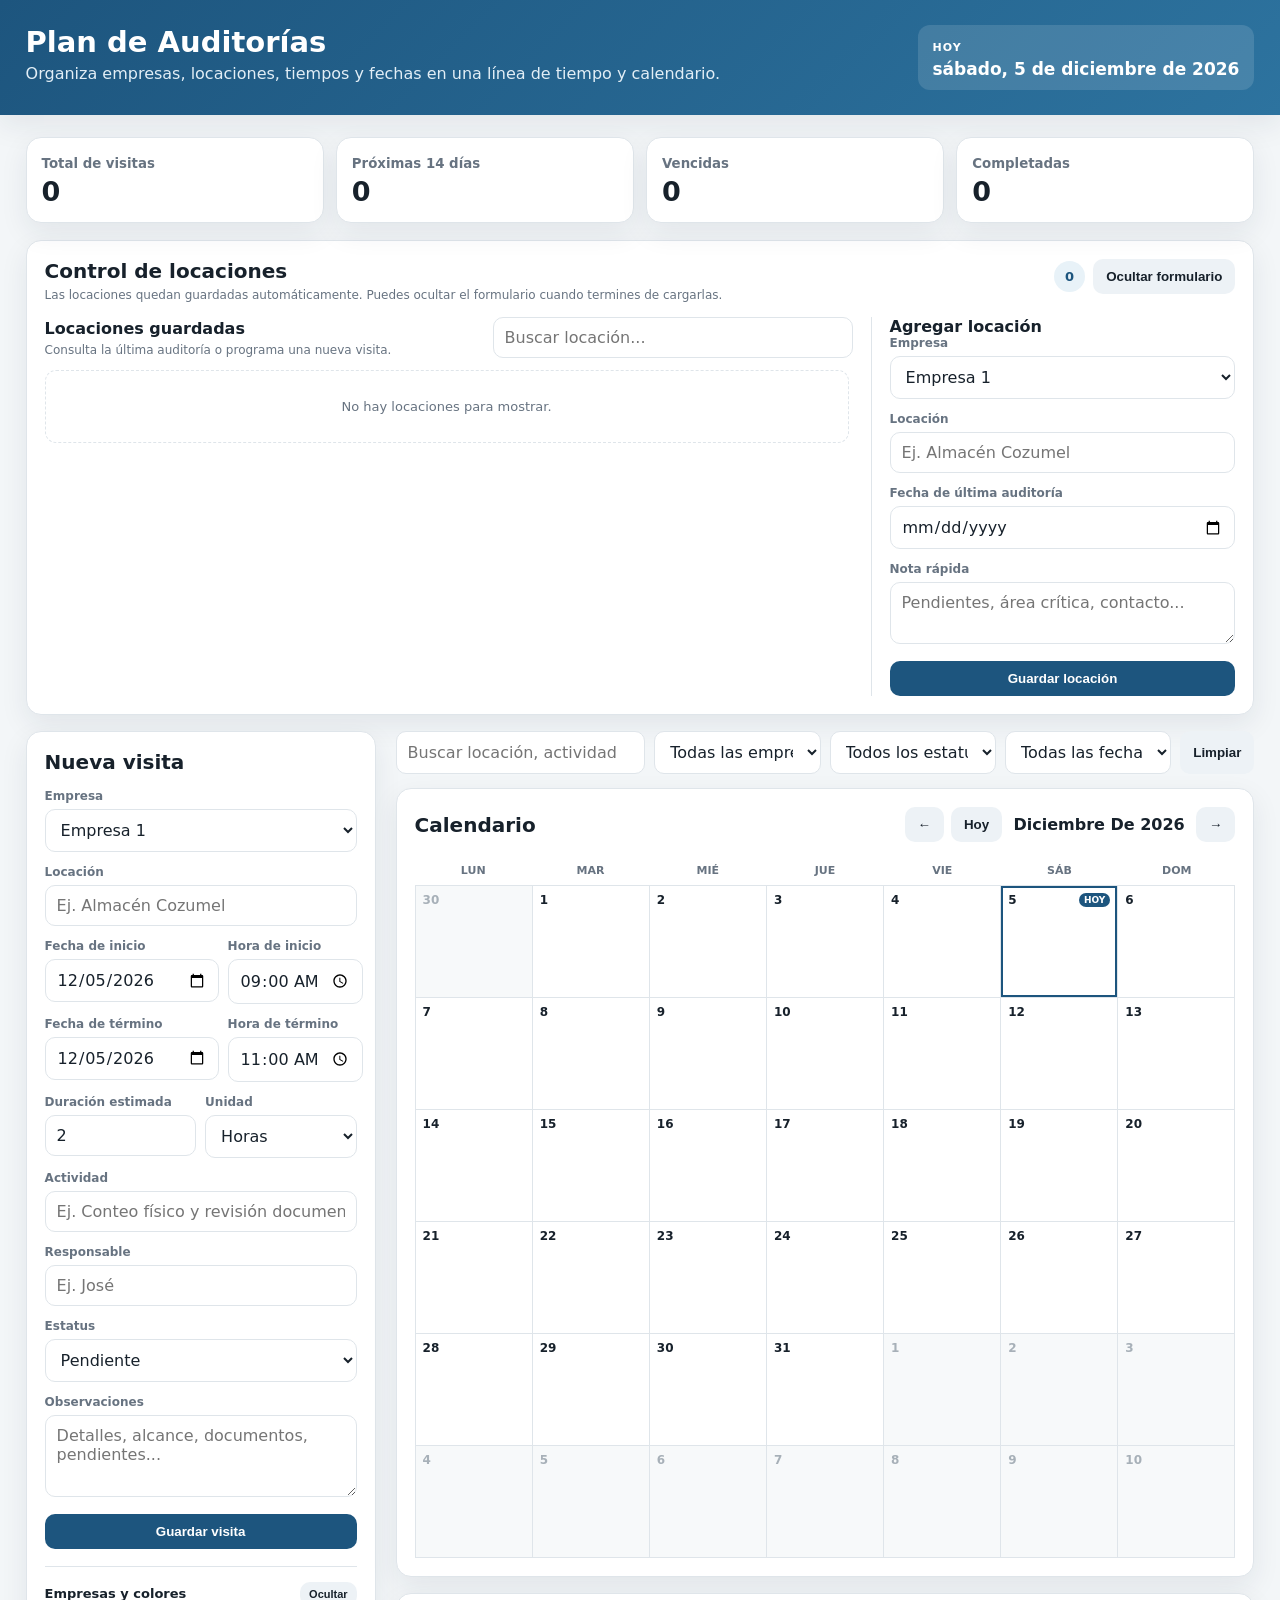
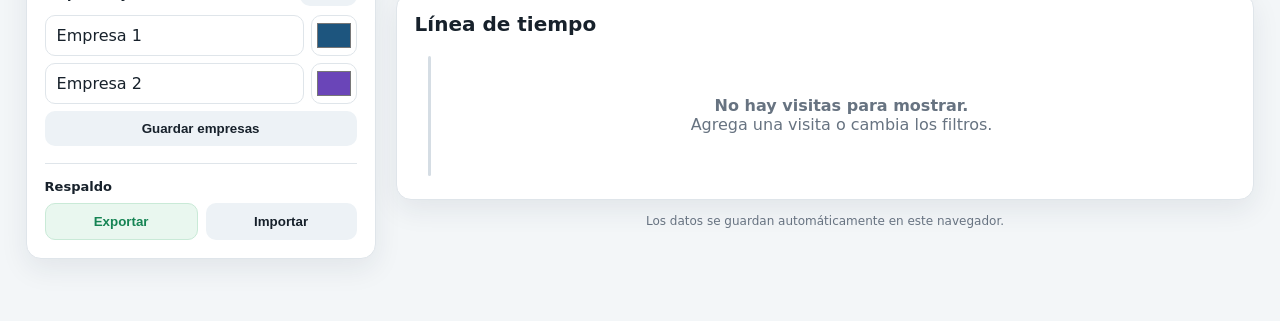
==== index.html @ 651867db "Mostrar fecha exacta y permitir ocultar empresas" ====
<!doctype html>
<html lang="es">
<head>
<meta charset="utf-8">
<meta name="viewport" content="width=device-width,initial-scale=1">
<title>Plan de Auditorías</title>
<link rel="stylesheet" href="styles.css?v=6">
<style>
.location-date span{font-size:0}
.location-date span::after{content:"Fecha exacta";font-size:11px;color:var(--muted);font-weight:800}
.settings-title-row{display:flex;align-items:center;justify-content:space-between;gap:8px;margin-bottom:9px}
.settings-title-row h3{margin:0}
.settings-toggle{padding:6px 9px;font-size:11px}
.company-settings.is-hidden #companySettingsBody{display:none}
.company-settings.is-hidden{padding-bottom:0}
</style>
</head>
<body>
<header>
  <div class="head">
    <div><h1>Plan de Auditorías</h1><p class="sub">Organiza empresas, locaciones, tiempos y fechas en una línea de tiempo y calendario.</p></div>
    <div class="today"><b>HOY</b><span id="todayText"></span></div>
  </div>
</header>
<main>
<section class="stats">
  <div class="stat"><small>Total de visitas</small><strong id="total">0</strong></div>
  <div class="stat"><small>Próximas 14 días</small><strong id="soon">0</strong></div>
  <div class="stat"><small>Vencidas</small><strong id="late">0</strong></div>
  <div class="stat"><small>Completadas</small><strong id="done">0</strong></div>
</section>

<section class="card pad location-manager" id="locationManager">
  <div class="section-head location-manager-head">
    <div>
      <h2>Control de locaciones</h2>
      <p class="mini">Las locaciones quedan guardadas automáticamente. Puedes ocultar el formulario cuando termines de cargarlas.</p>
    </div>
    <div class="location-head-actions">
      <span class="count-pill" id="locationCount">0</span>
      <button class="btn soft" type="button" id="toggleLocationEditor">Ocultar formulario</button>
    </div>
  </div>

  <div class="location-manager-grid" id="locationManagerGrid">
    <div class="location-browser">
      <div class="location-browser-head">
        <div>
          <h3>Locaciones guardadas</h3>
          <p class="mini">Consulta la última auditoría o programa una nueva visita.</p>
        </div>
        <input id="locationSearch" type="search" placeholder="Buscar locación...">
      </div>
      <div id="locationList" class="location-list"></div>
    </div>

    <div class="location-editor" id="locationEditor">
      <h3 id="locationFormTitle">Agregar locación</h3>
      <form id="locationForm">
        <input type="hidden" id="locationEditId">
        <div class="field"><label>Empresa</label><select id="locationCompany" required></select></div>
        <div class="field"><label>Locación</label><input id="locationName" placeholder="Ej. Almacén Cozumel" required></div>
        <div class="field"><label>Fecha de última auditoría</label><input id="lastAuditDate" type="date"></div>
        <div class="field"><label>Nota rápida</label><textarea id="locationNote" class="compact-textarea" placeholder="Pendientes, área crítica, contacto..."></textarea></div>
        <div class="btns"><button class="btn primary" type="submit" id="saveLocationBtn">Guardar locación</button><button class="btn soft" type="button" id="cancelLocationBtn" hidden>Cancelar</button></div>
      </form>
    </div>
  </div>
</section>

<div class="spacer"></div>
<div class="layout">
<aside class="card pad" id="visitCard">
  <h2 id="formTitle">Nueva visita</h2>
  <form id="form"><input type="hidden" id="editId">
    <div class="field"><label>Empresa</label><select id="company" required></select></div>
    <div class="field"><label>Locación</label><input id="location" placeholder="Ej. Almacén Cozumel" required></div>
    <div class="cols">
      <div class="field"><label>Fecha de inicio</label><input id="date" type="date" required></div>
      <div class="field"><label>Hora de inicio</label><input id="time" type="time" required></div>
    </div>
    <div class="cols">
      <div class="field"><label>Fecha de término</label><input id="endDate" type="date" required></div>
      <div class="field"><label>Hora de término</label><input id="endTime" type="time"></div>
    </div>
    <div class="cols">
      <div class="field"><label>Duración estimada</label><input id="duration" type="number" min="0.5" step="0.5" value="2" required></div>
      <div class="field"><label>Unidad</label><select id="unit"><option>Horas</option><option>Días</option></select></div>
    </div>
    <div class="field"><label>Actividad</label><input id="activity" placeholder="Ej. Conteo físico y revisión documental" required></div>
    <div class="field"><label>Responsable</label><input id="responsible" placeholder="Ej. José"></div>
    <div class="field"><label>Estatus</label><select id="status"><option>Pendiente</option><option>En proceso</option><option>Completada</option><option>Cancelada</option></select></div>
    <div class="field"><label>Observaciones</label><textarea id="notes" placeholder="Detalles, alcance, documentos, pendientes..."></textarea></div>
    <div class="btns"><button class="btn primary" type="submit" id="saveBtn">Guardar visita</button><button class="btn soft" type="button" id="cancelBtn" hidden>Cancelar</button></div>
  </form>
  <div class="settings company-settings" id="companySettings">
    <div class="settings-title-row">
      <h3>Empresas y colores</h3>
      <button class="btn soft settings-toggle" type="button" id="toggleCompanySettings">Ocultar</button>
    </div>
    <div id="companySettingsBody">
      <div class="company-row"><input id="c1name" value="Empresa 1"><input id="c1color" type="color" value="#1d557e"></div>
      <div class="company-row"><input id="c2name" value="Empresa 2"><input id="c2color" type="color" value="#6a45b8"></div>
      <button class="btn soft" style="width:100%" id="saveCompanies">Guardar empresas</button>
    </div>
  </div>
  <div class="settings"><h3>Respaldo</h3><div class="btns"><button class="btn good" id="exportBtn">Exportar</button><button class="btn soft" id="importBtn">Importar</button><input id="file" type="file" accept=".json" hidden></div></div>
</aside>

<section>
  <div class="tools">
    <input id="search" type="search" placeholder="Buscar locación, actividad o responsable">
    <select id="companyFilter"><option value="">Todas las empresas</option></select>
    <select id="statusFilter"><option value="">Todos los estatus</option><option>Pendiente</option><option>En proceso</option><option>Completada</option><option>Cancelada</option></select>
    <select id="dateFilter"><option value="">Todas las fechas</option><option value="today">Activas hoy</option><option value="week">Inician en 7 días</option><option value="month">Inician en 30 días</option><option value="late">Vencidas</option></select>
    <button class="btn soft" id="clear">Limpiar</button>
  </div>
  <div class="card pad">
    <div class="section-head">
      <h2>Calendario</h2>
      <div class="calendar-nav">
        <button class="btn soft" id="prevMonth" title="Mes anterior">←</button>
        <button class="btn soft" id="todayMonth">Hoy</button>
        <div class="calendar-title" id="calendarTitle"></div>
        <button class="btn soft" id="nextMonth" title="Mes siguiente">→</button>
      </div>
    </div>
    <div class="calendar-wrap"><div class="calendar-inner">
      <div class="calendar-weekdays"><div>Lun</div><div>Mar</div><div>Mié</div><div>Jue</div><div>Vie</div><div>Sáb</div><div>Dom</div></div>
      <div id="calendarGrid" class="calendar-grid"></div>
    </div></div>
  </div>
  <div class="spacer"></div>
  <div class="card pad"><h2>Línea de tiempo</h2><div id="timeline" class="timeline"></div></div>
  <div class="foot">Los datos se guardan automáticamente en este navegador.</div>
</section>
</div>
</main>
<script src="app.js?v=5"></script>
<script>
(() => {
  const stateKey = 'auditLocationEditorHiddenV1';
  const grid = document.getElementById('locationManagerGrid');
  const button = document.getElementById('toggleLocationEditor');
  const list = document.getElementById('locationList');
  if (!grid || !button || !list) return;
  let hidden = localStorage.getItem(stateKey) === '1';
  const apply = () => {
    grid.classList.toggle('editor-hidden', hidden);
    button.textContent = hidden ? 'Administrar locaciones' : 'Ocultar formulario';
    button.setAttribute('aria-expanded', String(!hidden));
  };
  button.addEventListener('click', () => {
    hidden = !hidden;
    localStorage.setItem(stateKey, hidden ? '1' : '0');
    apply();
  });
  list.addEventListener('click', (event) => {
    const editButton = event.target.closest('[data-loc-action="edit"]');
    if (!editButton) return;
    hidden = false;
    localStorage.setItem(stateKey, '0');
    apply();
  }, true);
  apply();
})();

(() => {
  const stateKey = 'auditCompanySettingsHiddenV1';
  const section = document.getElementById('companySettings');
  const button = document.getElementById('toggleCompanySettings');
  if (!section || !button) return;
  let hidden = localStorage.getItem(stateKey) === '1';
  const apply = () => {
    section.classList.toggle('is-hidden', hidden);
    button.textContent = hidden ? 'Mostrar empresas' : 'Ocultar';
    button.setAttribute('aria-expanded', String(!hidden));
  };
  button.addEventListener('click', () => {
    hidden = !hidden;
    localStorage.setItem(stateKey, hidden ? '1' : '0');
    apply();
  });
  apply();
})();
</script>
</body>
</html>
---- styles.css ----
:root{
  --bg:#f3f6f8;--card:#fff;--ink:#17212b;--muted:#677381;--line:#dfe5ea;
  --blue:#1d557e;--blue2:#2d739f;--red:#c93442;--green:#168454;
  --orange:#d96d0d;--yellow:#8a6a00;--purple:#6a45b8;
  --shadow:0 10px 28px rgba(25,44,62,.08);--content-max:1540px
}
*{box-sizing:border-box}
body{margin:0;background:var(--bg);color:var(--ink);font-family:Inter,system-ui,-apple-system,BlinkMacSystemFont,"Segoe UI",sans-serif}
header{background:linear-gradient(135deg,var(--blue),var(--blue2));color:#fff;padding:25px clamp(16px,2vw,34px);box-shadow:var(--shadow)}
.head{width:100%;max-width:var(--content-max);margin:0 auto;display:flex;justify-content:space-between;gap:20px;align-items:flex-start;flex-wrap:wrap}
h1{margin:0 0 5px;font-size:29px}.sub{margin:0;color:#e2eef6}
.today{padding:11px 15px;border-radius:12px;background:#ffffff20;min-width:220px}.today b{font-size:11px;letter-spacing:.1em}.today span{display:block;font-size:17px;font-weight:800;margin-top:4px}
main{width:100%;max-width:var(--content-max);margin:22px auto;padding:0 clamp(16px,2vw,34px) 40px}
.stats{display:grid;grid-template-columns:repeat(4,minmax(0,1fr));gap:12px;margin-bottom:17px}
.stat,.card{background:var(--card);border:1px solid var(--line);border-radius:15px;box-shadow:var(--shadow)}
.stat{padding:15px}.stat small{color:var(--muted);font-weight:700}.stat strong{display:block;font-size:27px;margin-top:4px}
.layout{display:grid;grid-template-columns:clamp(350px,24vw,430px) minmax(0,1fr);gap:20px;align-items:start}
.pad{padding:18px}.card h2{margin:0 0 15px;font-size:20px}.card h3{margin:0}
.field{margin-bottom:13px}label{display:block;font-size:12px;font-weight:800;color:var(--muted);margin-bottom:6px}
input,select,textarea{width:100%;padding:10px 11px;border:1px solid var(--line);border-radius:10px;background:#fff;color:var(--ink);font:inherit;outline:none}
input:focus,select:focus,textarea:focus{border-color:var(--blue2);box-shadow:0 0 0 3px #2d739f1c}
textarea{min-height:82px;resize:vertical}.compact-textarea{min-height:62px}.cols{display:grid;grid-template-columns:1fr 1fr;gap:9px}
.btns{display:flex;gap:8px;flex-wrap:wrap}.btn{border:0;border-radius:10px;padding:10px 13px;font-weight:850;cursor:pointer}
.primary{background:var(--blue);color:#fff}.soft{background:#edf2f6;color:var(--ink)}
.good{background:#e9f7ef;color:var(--green);border:1px solid #c9ead7}.bad{background:#fff0f1;color:var(--red);border:1px solid #ffd2d7}
.btns .btn{flex:1}.settings{border-top:1px solid var(--line);margin-top:17px;padding-top:15px}.settings h3{font-size:13px;margin:0 0 9px}
.company-row{display:grid;grid-template-columns:1fr 46px;gap:7px;margin-bottom:7px}input[type=color]{padding:3px;height:41px}
.tools{display:grid;grid-template-columns:1.5fr 1fr 1fr 1fr auto;gap:9px;margin-bottom:14px}
.section-head{display:flex;align-items:center;justify-content:space-between;gap:12px;flex-wrap:wrap;margin-bottom:14px}.section-head h2{margin:0}
.mini{margin:4px 0 0;color:var(--muted);font-size:12px;line-height:1.35}.count-pill{min-width:31px;height:31px;padding:0 9px;border-radius:999px;background:#e8f2f8;color:var(--blue);display:inline-flex;align-items:center;justify-content:center;font-weight:900;font-size:13px}
.location-manager{width:100%}.location-manager-head{align-items:flex-start}.location-head-actions{display:flex;align-items:center;gap:8px;flex-wrap:wrap}
.location-manager-grid{display:grid;grid-template-columns:minmax(0,1.55fr) minmax(310px,.7fr);gap:18px;align-items:start}
.location-manager-grid.editor-hidden{grid-template-columns:1fr}.location-manager-grid.editor-hidden .location-editor{display:none}
.location-browser{min-width:0}.location-browser-head{display:grid;grid-template-columns:minmax(0,1fr) minmax(220px,360px);gap:14px;align-items:end;margin-bottom:12px}
.location-browser-head h3,.location-editor h3{font-size:16px}.location-editor{border-left:1px solid var(--line);padding-left:18px}
.location-list{display:grid;grid-template-columns:repeat(auto-fill,minmax(260px,1fr));gap:10px;max-height:520px;overflow:auto;padding-right:4px}
.location-empty{grid-column:1/-1;padding:28px 12px;text-align:center;border:1px dashed var(--line);border-radius:11px;color:var(--muted);font-size:13px}
.location-item{border:1px solid var(--line);border-left:5px solid var(--blue);border-radius:11px;padding:11px;background:#fff}
.location-top{display:flex;justify-content:space-between;gap:10px;align-items:flex-start}.location-title{margin:0;font-size:15px;line-height:1.25}.location-company{display:flex;align-items:center;gap:6px;margin-top:4px;font-size:11px;color:var(--muted);font-weight:800}
.location-date{margin-top:9px;padding:8px 9px;background:#f6f8fa;border-radius:8px;display:flex;justify-content:space-between;gap:8px;align-items:center}.location-date span{font-size:11px;color:var(--muted);font-weight:800}.location-date b{font-size:12px;text-align:right}
.age-chip{display:inline-flex;padding:4px 7px;border-radius:999px;font-size:10px;font-weight:900;white-space:nowrap}.age-fresh{background:#e7f6ed;color:var(--green)}.age-mid{background:#fff6d8;color:var(--yellow)}.age-old{background:#ffe7e9;color:#aa2632}.age-none{background:#edf0f3;color:#59636d}
.location-note{font-size:12px;color:#4c5964;line-height:1.4;margin-top:8px}.location-actions{display:flex;gap:6px;flex-wrap:wrap;margin-top:9px}.location-actions .btn{font-size:11px;padding:7px 8px}
.calendar-nav{display:flex;gap:7px;align-items:center}.calendar-title{min-width:180px;text-align:center;font-weight:900;text-transform:capitalize}
.calendar-weekdays,.calendar-grid{display:grid;grid-template-columns:repeat(7,minmax(0,1fr))}
.calendar-weekdays div{padding:8px 5px;text-align:center;font-size:11px;font-weight:900;color:var(--muted);text-transform:uppercase}
.calendar-grid{border-top:1px solid var(--line);border-left:1px solid var(--line)}
.calendar-day{min-height:112px;padding:7px;border-right:1px solid var(--line);border-bottom:1px solid var(--line);background:#fff;overflow:hidden}
.calendar-day.outside{background:#f7f9fa;color:#a7b0b8}.calendar-day.today-day{box-shadow:inset 0 0 0 2px var(--blue)}
.day-number{display:flex;justify-content:space-between;align-items:center;font-size:12px;font-weight:900;margin-bottom:5px}
.today-label{font-size:9px;background:var(--blue);color:#fff;border-radius:999px;padding:2px 5px}
.cal-event{display:block;width:100%;border:0;border-left:4px solid var(--blue);border-radius:6px;padding:5px 6px;margin:4px 0;background:#eef4f8;text-align:left;cursor:pointer;font-size:11px;line-height:1.25;overflow:hidden}
.cal-event b{display:block;white-space:nowrap;text-overflow:ellipsis;overflow:hidden}.cal-event small{display:block;color:#4f5c67;white-space:nowrap;text-overflow:ellipsis;overflow:hidden}
.more-events{font-size:10px;color:var(--muted);font-weight:800;margin-top:3px}
.timeline{position:relative;padding-left:33px;min-height:130px}.timeline:before{content:"";position:absolute;left:13px;top:5px;bottom:5px;width:3px;background:#d5dde4;border-radius:10px}
.group{margin-bottom:24px}.date{position:relative;margin:0 0 11px;font-size:15px;color:var(--blue)}.date:before{content:"";position:absolute;left:-26px;top:2px;width:12px;height:12px;border-radius:50%;background:var(--blue);border:3px solid #fff;box-shadow:0 0 0 2px var(--blue)}
.visit{background:#fff;border:1px solid var(--line);border-left:6px solid var(--blue);border-radius:13px;padding:15px;margin-bottom:11px}.visit.today-card{box-shadow:0 0 0 3px #1d557e14}
.visit-top{display:flex;justify-content:space-between;gap:13px;align-items:flex-start}.visit h3{margin:0;font-size:18px}
.company{display:flex;align-items:center;gap:7px;color:var(--muted);font-size:12px;font-weight:800;margin-top:4px}.dot{width:10px;height:10px;border-radius:50%;display:inline-block;flex:0 0 auto}
.dual-dots{display:inline-flex;align-items:center;flex:0 0 auto}.dual-dots span{width:10px;height:10px;border-radius:50%;display:block;border:1px solid #fff;box-shadow:0 0 0 1px #dfe5ea}.dual-dots span+span{margin-left:-3px}
.shared-company{background-image:linear-gradient(90deg,rgba(29,85,126,.025),rgba(106,69,184,.025))}.shared-event{font-weight:700}
.badges{display:flex;gap:6px;justify-content:flex-end;flex-wrap:wrap}.badge{padding:5px 8px;border-radius:999px;font-size:11px;font-weight:900;white-space:nowrap}
.green{background:#e7f6ed;color:var(--green)}.red{background:#ffe7e9;color:#aa2632}.orange{background:#fff0e2;color:var(--orange)}.yellow{background:#fff6d8;color:var(--yellow)}.blue{background:#e7f2fa;color:var(--blue)}.purple{background:#efe9fb;color:var(--purple)}.gray{background:#edf0f3;color:#59636d}
.meta-grid{display:grid;grid-template-columns:repeat(4,1fr);gap:8px;margin:12px 0}.meta{background:#f6f8fa;border-radius:9px;padding:9px}.meta small{display:block;color:var(--muted);font-weight:750;margin-bottom:3px}.meta b{font-size:13px}
.notes{font-size:14px;line-height:1.45;color:#45515d}.actions{display:flex;gap:7px;flex-wrap:wrap;margin-top:13px}.actions .btn{font-size:12px;padding:8px 10px}
.empty{text-align:center;color:var(--muted);padding:45px 15px}.foot{text-align:center;color:var(--muted);font-size:12px;margin-top:14px}.spacer{height:16px}
@media(max-width:1180px){.location-manager-grid{grid-template-columns:1fr}.location-editor{border-left:0;border-top:1px solid var(--line);padding-left:0;padding-top:18px}.layout{grid-template-columns:360px minmax(0,1fr)}}
@media(max-width:980px){.layout{grid-template-columns:1fr}.stats{grid-template-columns:repeat(2,1fr)}.tools{grid-template-columns:1fr 1fr}.meta-grid{grid-template-columns:repeat(2,1fr)}.calendar-day{min-height:95px}}
@media(max-width:760px){.location-browser-head{grid-template-columns:1fr}.calendar-wrap{overflow-x:auto}.calendar-inner{min-width:760px}}
@media(max-width:620px){.stats{grid-template-columns:1fr 1fr}.tools,.cols,.meta-grid{grid-template-columns:1fr}.visit-top{flex-direction:column}.badges{justify-content:flex-start}h1{font-size:24px}}
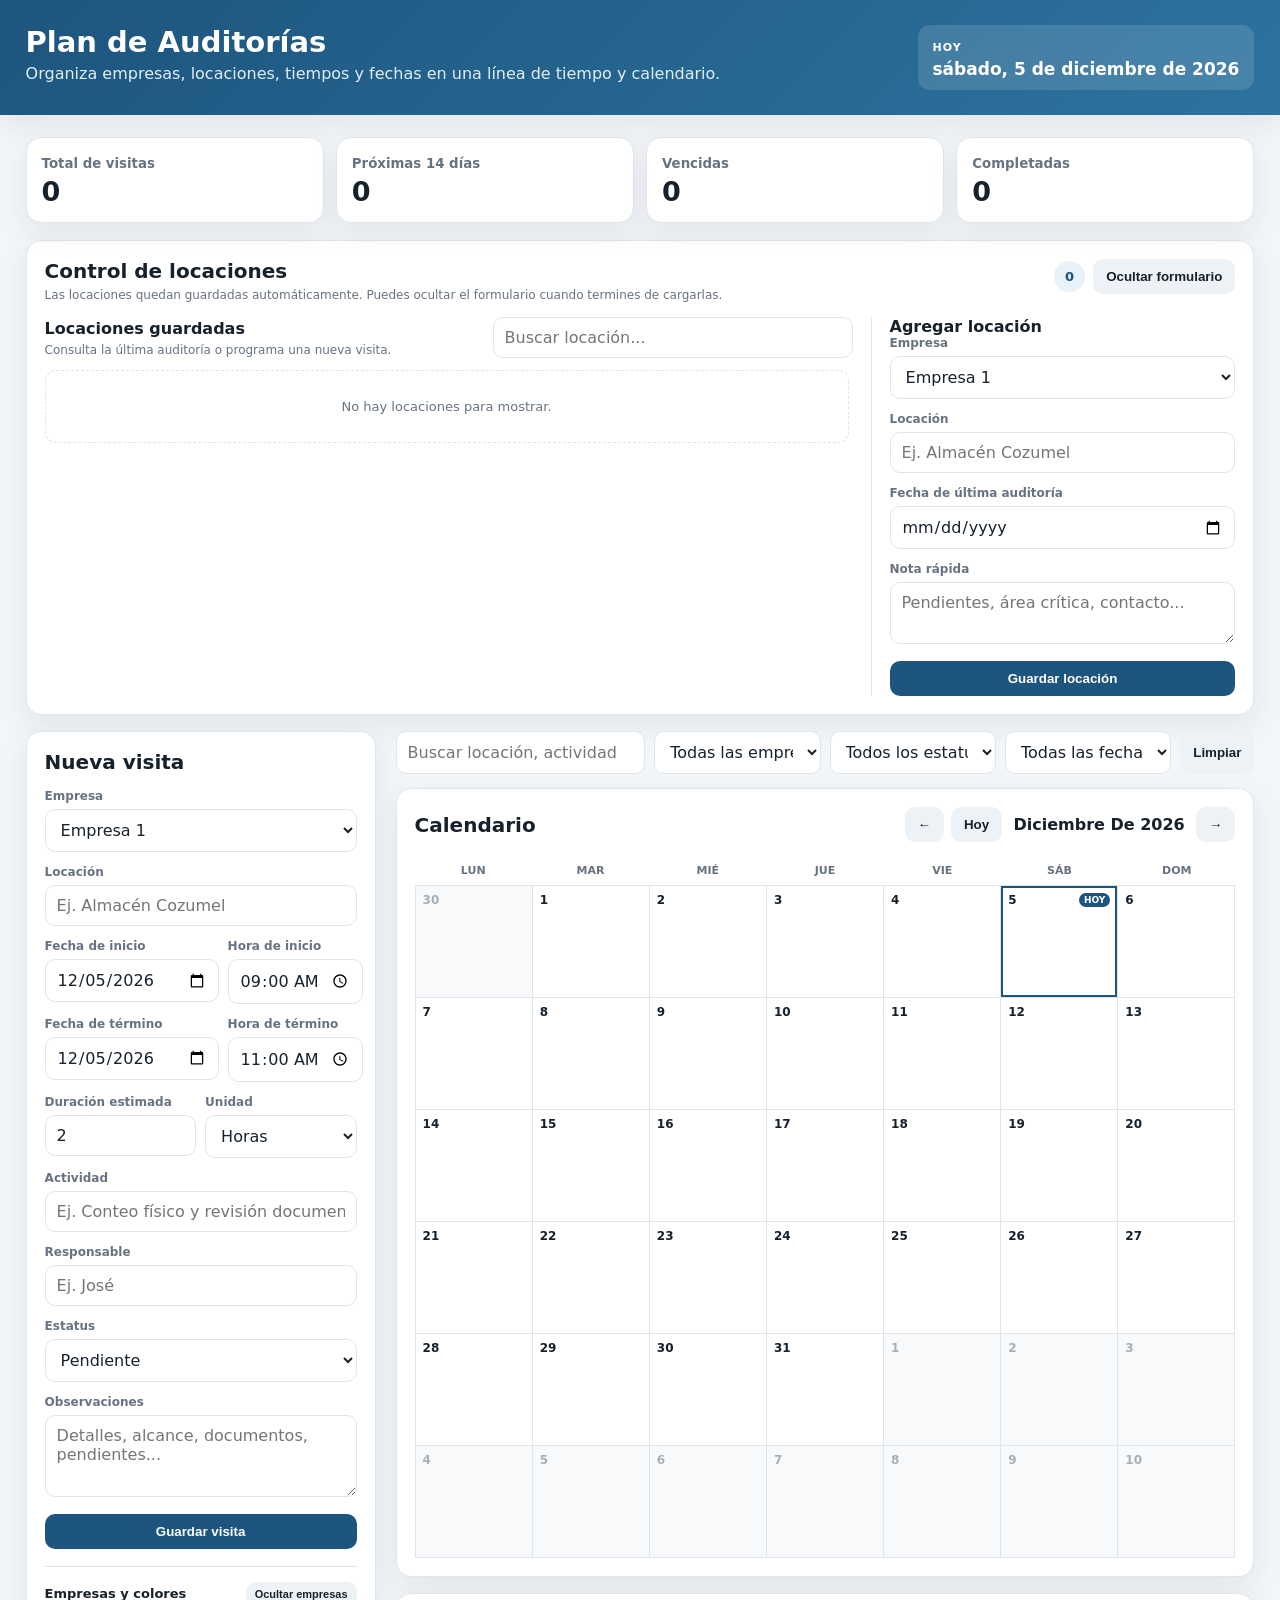
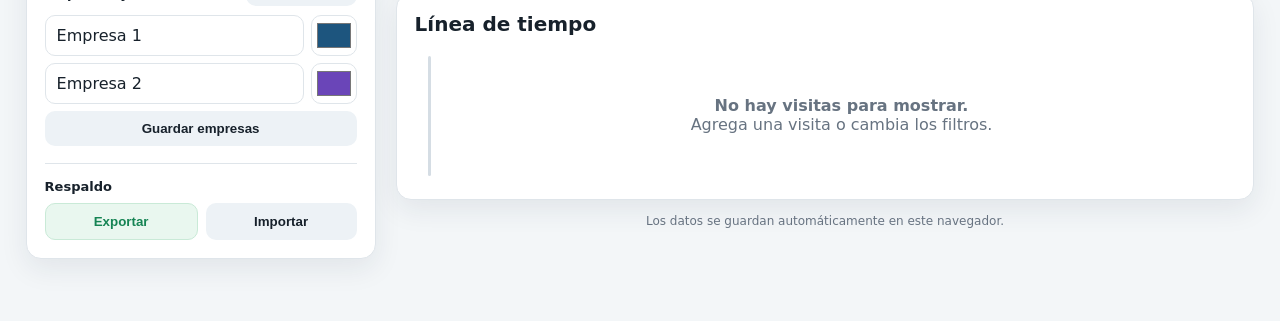
==== commit 234a895b: "Colapsar completamente la configuración de empresas" ====
--- a/index.html
+++ b/index.html
@@ -4,15 +4,17 @@
 <meta charset="utf-8">
 <meta name="viewport" content="width=device-width,initial-scale=1">
 <title>Plan de Auditorías</title>
-<link rel="stylesheet" href="styles.css?v=6">
+<link rel="stylesheet" href="styles.css?v=7">
 <style>
 .location-date span{font-size:0}
 .location-date span::after{content:"Fecha exacta";font-size:11px;color:var(--muted);font-weight:800}
 .settings-title-row{display:flex;align-items:center;justify-content:space-between;gap:8px;margin-bottom:9px}
 .settings-title-row h3{margin:0}
 .settings-toggle{padding:6px 9px;font-size:11px}
-.company-settings.is-hidden #companySettingsBody{display:none}
-.company-settings.is-hidden{padding-bottom:0}
+.company-settings.is-hidden{border-top:0;margin-top:8px;padding:0}
+.company-settings.is-hidden #companySettingsBody,.company-settings.is-hidden .settings-title-row h3{display:none}
+.company-settings.is-hidden .settings-title-row{margin:0}
+.company-settings.is-hidden .settings-toggle{width:100%;padding:8px 10px}
 </style>
 </head>
 <body>
@@ -96,7 +98,7 @@
   <div class="settings company-settings" id="companySettings">
     <div class="settings-title-row">
       <h3>Empresas y colores</h3>
-      <button class="btn soft settings-toggle" type="button" id="toggleCompanySettings">Ocultar</button>
+      <button class="btn soft settings-toggle" type="button" id="toggleCompanySettings">Ocultar empresas</button>
     </div>
     <div id="companySettingsBody">
       <div class="company-row"><input id="c1name" value="Empresa 1"><input id="c1color" type="color" value="#1d557e"></div>
@@ -173,7 +175,7 @@
   let hidden = localStorage.getItem(stateKey) === '1';
   const apply = () => {
     section.classList.toggle('is-hidden', hidden);
-    button.textContent = hidden ? 'Mostrar empresas' : 'Ocultar';
+    button.textContent = hidden ? 'Editar empresas' : 'Ocultar empresas';
     button.setAttribute('aria-expanded', String(!hidden));
   };
   button.addEventListener('click', () => {
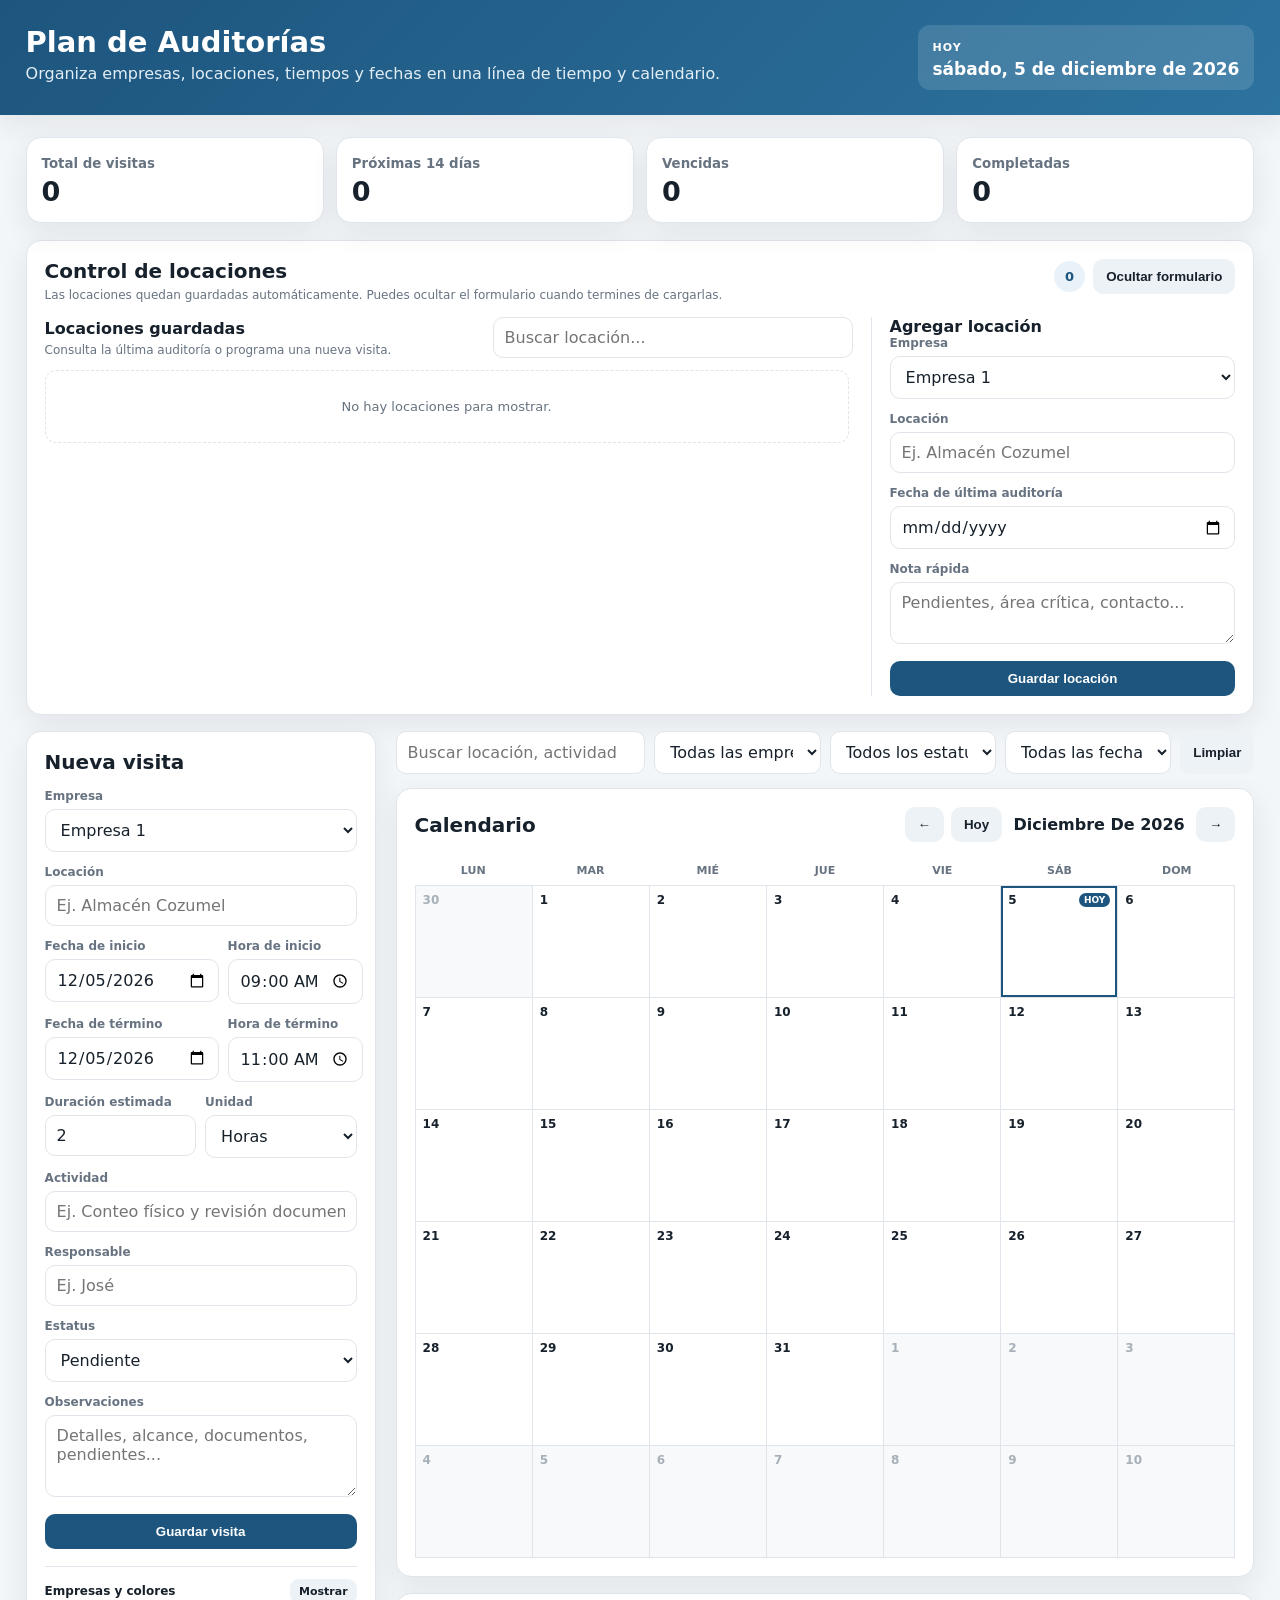
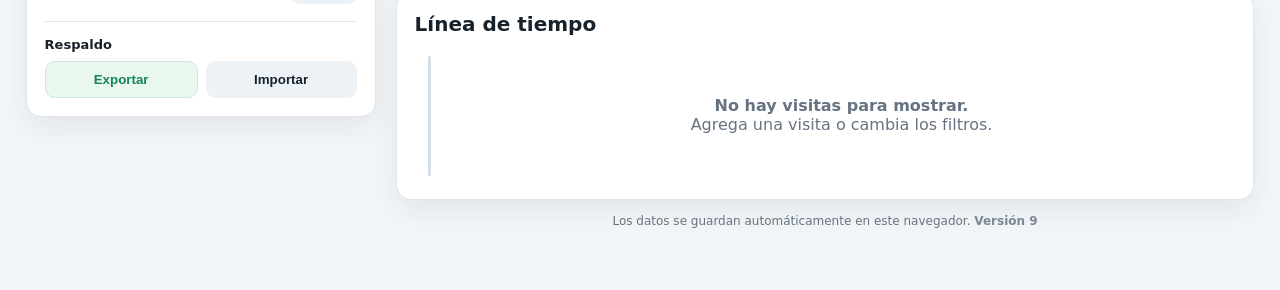
==== commit d4de76ae: "Usar panel nativo plegable para empresas y forzar versión 9" ====
--- a/index.html
+++ b/index.html
@@ -3,18 +3,21 @@
 <head>
 <meta charset="utf-8">
 <meta name="viewport" content="width=device-width,initial-scale=1">
+<meta http-equiv="Cache-Control" content="no-cache, no-store, must-revalidate">
+<meta http-equiv="Pragma" content="no-cache">
+<meta http-equiv="Expires" content="0">
 <title>Plan de Auditorías</title>
-<link rel="stylesheet" href="styles.css?v=7">
+<link rel="stylesheet" href="styles.css?v=9">
 <style>
 .location-date span{font-size:0}
 .location-date span::after{content:"Fecha exacta";font-size:11px;color:var(--muted);font-weight:800}
-.settings-title-row{display:flex;align-items:center;justify-content:space-between;gap:8px;margin-bottom:9px}
-.settings-title-row h3{margin:0}
-.settings-toggle{padding:6px 9px;font-size:11px}
-.company-settings.is-hidden{border-top:0;margin-top:8px;padding:0}
-.company-settings.is-hidden #companySettingsBody,.company-settings.is-hidden .settings-title-row h3{display:none}
-.company-settings.is-hidden .settings-title-row{margin:0}
-.company-settings.is-hidden .settings-toggle{width:100%;padding:8px 10px}
+.company-details{margin-top:17px;padding-top:0;border-top:1px solid var(--line)}
+.company-details summary{list-style:none;cursor:pointer;padding:12px 0 0;font-size:12px;font-weight:900;color:var(--ink);display:flex;align-items:center;justify-content:space-between;gap:10px}
+.company-details summary::-webkit-details-marker{display:none}
+.company-details summary::after{content:"Mostrar";padding:6px 9px;border-radius:9px;background:#edf2f6;color:var(--ink);font-size:11px}
+.company-details[open] summary::after{content:"Ocultar"}
+.company-details-body{padding-top:10px}
+.version-mark{font-weight:800;color:#7b8792}
 </style>
 </head>
 <body>
@@ -95,17 +98,16 @@
     <div class="field"><label>Observaciones</label><textarea id="notes" placeholder="Detalles, alcance, documentos, pendientes..."></textarea></div>
     <div class="btns"><button class="btn primary" type="submit" id="saveBtn">Guardar visita</button><button class="btn soft" type="button" id="cancelBtn" hidden>Cancelar</button></div>
   </form>
-  <div class="settings company-settings" id="companySettings">
-    <div class="settings-title-row">
-      <h3>Empresas y colores</h3>
-      <button class="btn soft settings-toggle" type="button" id="toggleCompanySettings">Ocultar empresas</button>
-    </div>
-    <div id="companySettingsBody">
+
+  <details class="company-details" id="companySettings">
+    <summary>Empresas y colores</summary>
+    <div class="company-details-body">
       <div class="company-row"><input id="c1name" value="Empresa 1"><input id="c1color" type="color" value="#1d557e"></div>
       <div class="company-row"><input id="c2name" value="Empresa 2"><input id="c2color" type="color" value="#6a45b8"></div>
       <button class="btn soft" style="width:100%" id="saveCompanies">Guardar empresas</button>
     </div>
-  </div>
+  </details>
+
   <div class="settings"><h3>Respaldo</h3><div class="btns"><button class="btn good" id="exportBtn">Exportar</button><button class="btn soft" id="importBtn">Importar</button><input id="file" type="file" accept=".json" hidden></div></div>
 </aside>
 
@@ -134,11 +136,11 @@
   </div>
   <div class="spacer"></div>
   <div class="card pad"><h2>Línea de tiempo</h2><div id="timeline" class="timeline"></div></div>
-  <div class="foot">Los datos se guardan automáticamente en este navegador.</div>
+  <div class="foot">Los datos se guardan automáticamente en este navegador. <span class="version-mark">Versión 9</span></div>
 </section>
 </div>
 </main>
-<script src="app.js?v=5"></script>
+<script src="app.js?v=6"></script>
 <script>
 (() => {
   const stateKey = 'auditLocationEditorHiddenV1';
@@ -166,25 +168,6 @@
   }, true);
   apply();
 })();
-
-(() => {
-  const stateKey = 'auditCompanySettingsHiddenV1';
-  const section = document.getElementById('companySettings');
-  const button = document.getElementById('toggleCompanySettings');
-  if (!section || !button) return;
-  let hidden = localStorage.getItem(stateKey) === '1';
-  const apply = () => {
-    section.classList.toggle('is-hidden', hidden);
-    button.textContent = hidden ? 'Editar empresas' : 'Ocultar empresas';
-    button.setAttribute('aria-expanded', String(!hidden));
-  };
-  button.addEventListener('click', () => {
-    hidden = !hidden;
-    localStorage.setItem(stateKey, hidden ? '1' : '0');
-    apply();
-  });
-  apply();
-})();
 </script>
 </body>
 </html>
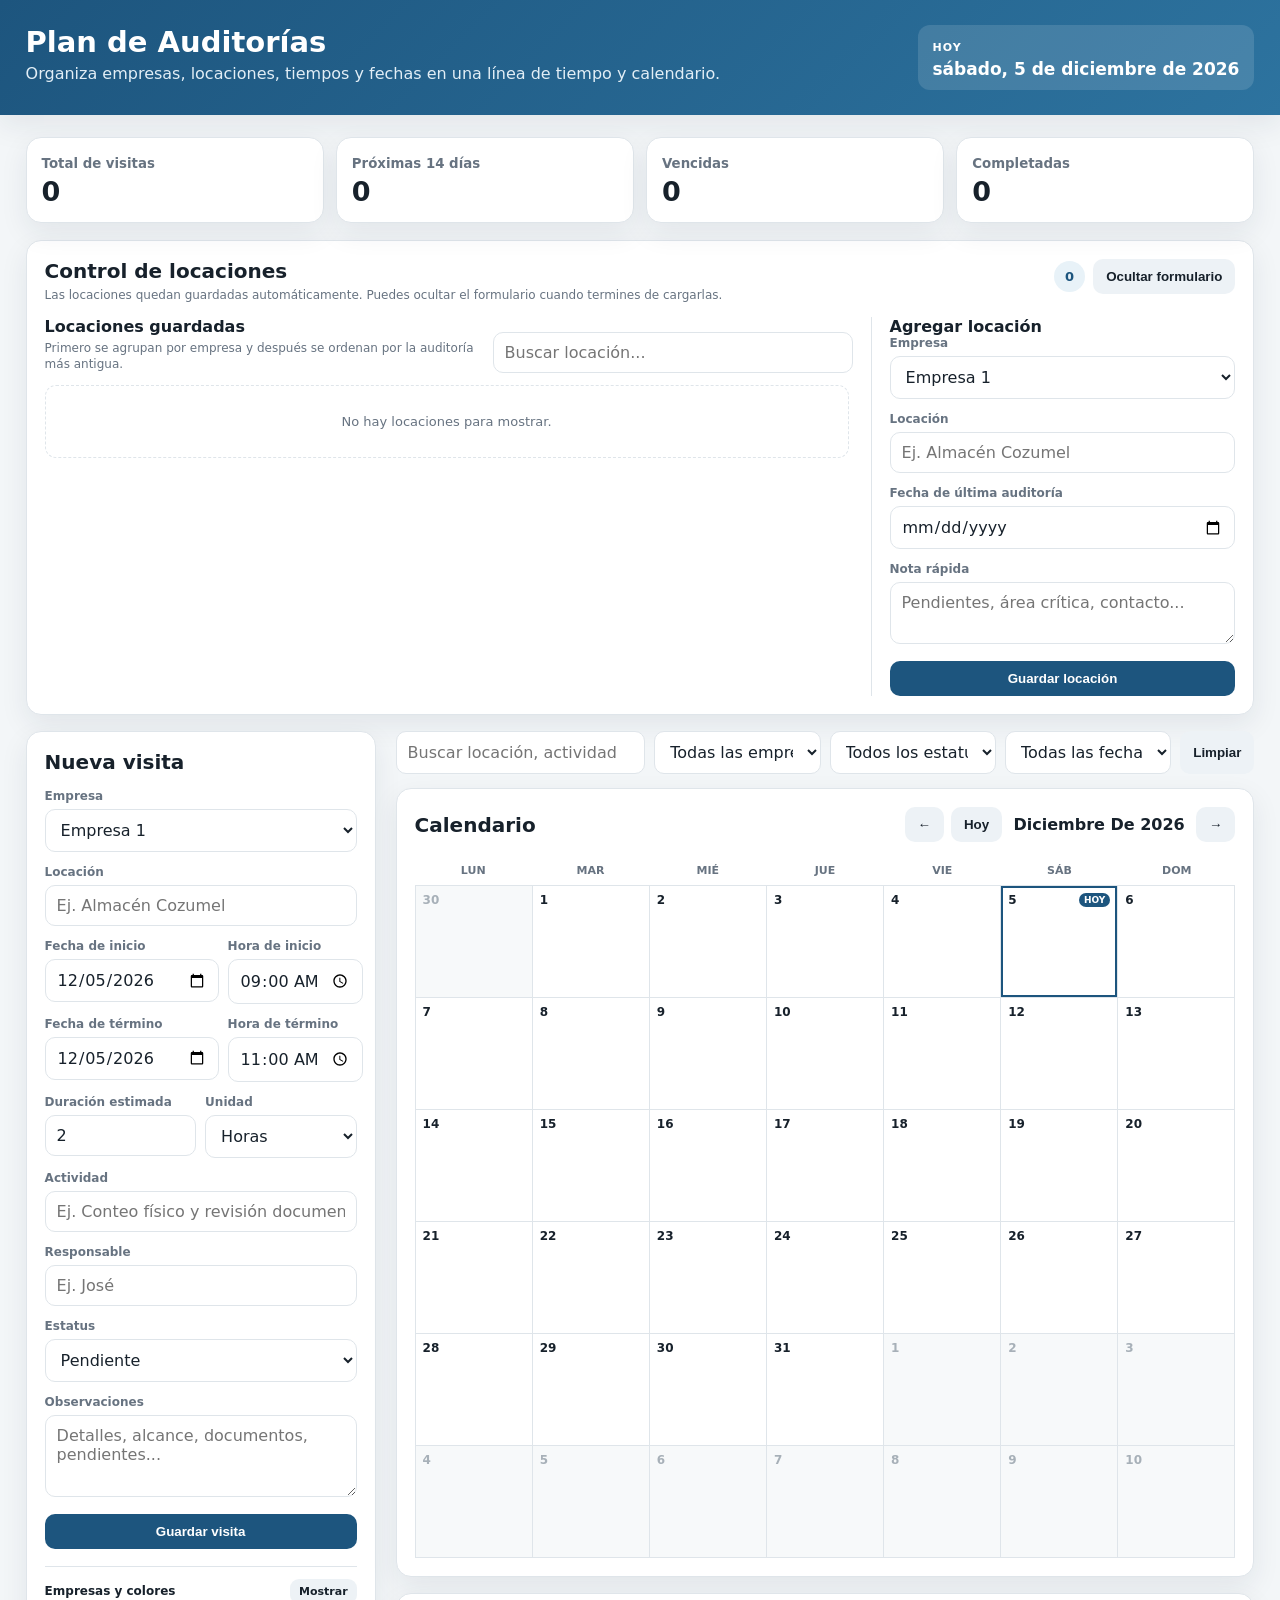
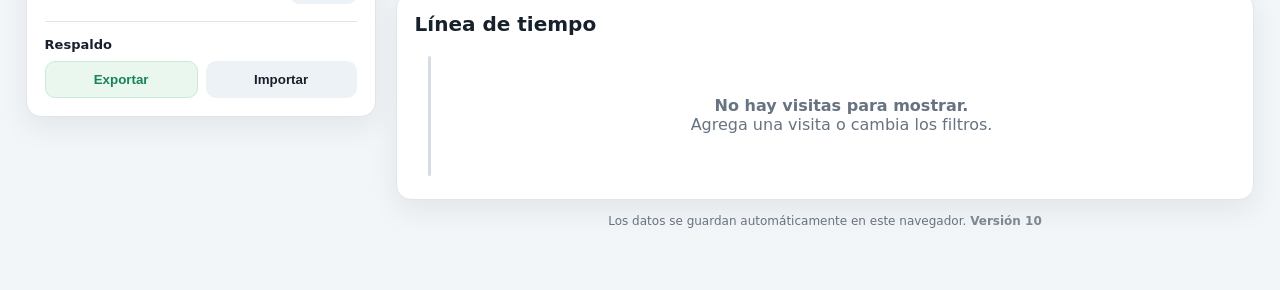
==== commit 7c8c7e27: "Agrupar locaciones por empresa y ordenar por antigüedad" ====
--- a/index.html
+++ b/index.html
@@ -7,7 +7,7 @@
 <meta http-equiv="Pragma" content="no-cache">
 <meta http-equiv="Expires" content="0">
 <title>Plan de Auditorías</title>
-<link rel="stylesheet" href="styles.css?v=9">
+<link rel="stylesheet" href="styles.css?v=10">
 <style>
 .location-date span{font-size:0}
 .location-date span::after{content:"Fecha exacta";font-size:11px;color:var(--muted);font-weight:800}
@@ -18,6 +18,15 @@
 .company-details[open] summary::after{content:"Ocultar"}
 .company-details-body{padding-top:10px}
 .version-mark{font-weight:800;color:#7b8792}
+.location-list{display:block;max-height:590px}
+.location-company-group+.location-company-group{margin-top:18px}
+.location-company-header{display:flex;align-items:center;justify-content:space-between;gap:10px;margin-bottom:9px;padding:10px 12px;border:1px solid var(--line);border-radius:11px;background:#f5f8fa}
+.location-company-header-main{display:flex;align-items:center;gap:8px;min-width:0}
+.location-company-header strong{font-size:14px}
+.location-company-header small{color:var(--muted);font-weight:800;white-space:nowrap}
+.location-company-grid{display:grid;grid-template-columns:repeat(auto-fill,minmax(260px,1fr));gap:10px}
+.location-item.shared-location-card{background-repeat:no-repeat}
+@media(max-width:620px){.location-company-header{align-items:flex-start}.location-company-grid{grid-template-columns:1fr}}
 </style>
 </head>
 <body>
@@ -52,7 +61,7 @@
       <div class="location-browser-head">
         <div>
           <h3>Locaciones guardadas</h3>
-          <p class="mini">Consulta la última auditoría o programa una nueva visita.</p>
+          <p class="mini">Primero se agrupan por empresa y después se ordenan por la auditoría más antigua.</p>
         </div>
         <input id="locationSearch" type="search" placeholder="Buscar locación...">
       </div>
@@ -136,11 +145,11 @@
   </div>
   <div class="spacer"></div>
   <div class="card pad"><h2>Línea de tiempo</h2><div id="timeline" class="timeline"></div></div>
-  <div class="foot">Los datos se guardan automáticamente en este navegador. <span class="version-mark">Versión 9</span></div>
+  <div class="foot">Los datos se guardan automáticamente en este navegador. <span class="version-mark">Versión 10</span></div>
 </section>
 </div>
 </main>
-<script src="app.js?v=6"></script>
+<script src="app.js?v=7"></script>
 <script>
 (() => {
   const stateKey = 'auditLocationEditorHiddenV1';
@@ -168,6 +177,61 @@
   }, true);
   apply();
 })();
+
+(() => {
+  const compareLocations = (a,b) => {
+    if (!a.lastAuditDate && !b.lastAuditDate) return a.name.localeCompare(b.name,'es');
+    if (!a.lastAuditDate) return -1;
+    if (!b.lastAuditDate) return 1;
+    const dateDifference = dateObj(a.lastAuditDate) - dateObj(b.lastAuditDate);
+    return dateDifference || a.name.localeCompare(b.name,'es');
+  };
+
+  renderLocations = function renderLocationsGrouped(){
+    const q = $('locationSearch').value.trim().toLowerCase();
+    const matches = locationNotes.filter(l => `${l.name} ${l.note||''} ${company(l.companyId).name}`.toLowerCase().includes(q));
+    $('locationCount').textContent = locationNotes.length;
+
+    if (!matches.length) {
+      $('locationList').innerHTML = '<div class="location-empty">No hay locaciones para mostrar.</div>';
+      return;
+    }
+
+    const companyOrder = [...companies.map(c => c.id), BOTH_ID];
+    $('locationList').innerHTML = companyOrder.map(companyId => {
+      const groupLocations = matches.filter(l => l.companyId === companyId).sort(compareLocations);
+      if (!groupLocations.length) return '';
+      const c = company(companyId);
+      const groupBackground = c.shared
+        ? `background:linear-gradient(90deg,${c.colors[0]}20 0 50%,${c.colors[1]}20 50% 100%)`
+        : `background:${c.color}12`;
+
+      const cards = groupLocations.map(l => {
+        const age = locationAgeInfo(l.lastAuditDate);
+        const cardStyle = c.shared
+          ? `background:linear-gradient(90deg,${c.colors[0]}18 0 50%,${c.colors[1]}18 50% 100%);border-left-color:transparent;box-shadow:inset 5px 0 0 ${c.colors[0]},inset 10px 0 0 ${c.colors[1]}`
+          : `border-left-color:${c.color}`;
+        return `<article class="location-item ${c.shared?'shared-location-card':''}" style="${cardStyle}">
+          <div class="location-top"><div><h3 class="location-title">${esc(l.name)}</h3><div class="location-company">${companyMarker(c)}${esc(c.name)}</div></div><span class="age-chip ${age.cls}">${age.label}</span></div>
+          <div class="location-date"><span>Fecha exacta</span><b>${l.lastAuditDate?formatDate(l.lastAuditDate,false):'Sin fecha'}</b></div>
+          ${l.note?`<div class="location-note">${esc(l.note)}</div>`:''}
+          <div class="location-actions"><button class="btn good" data-loc-action="schedule" data-id="${l.id}">Programar</button><button class="btn soft" data-loc-action="edit" data-id="${l.id}">Editar</button><button class="btn bad" data-loc-action="remove" data-id="${l.id}">Eliminar</button></div>
+        </article>`;
+      }).join('');
+
+      return `<section class="location-company-group">
+        <div class="location-company-header" style="${groupBackground}">
+          <div class="location-company-header-main">${companyMarker(c)}<strong>${esc(c.name)}</strong></div>
+          <small>${groupLocations.length} locación${groupLocations.length===1?'':'es'}</small>
+        </div>
+        <div class="location-company-grid">${cards}</div>
+      </section>`;
+    }).join('');
+  };
+
+  $('locationSearch').addEventListener('input', renderLocations);
+  renderLocations();
+})();
 </script>
 </body>
-</html>+</html>
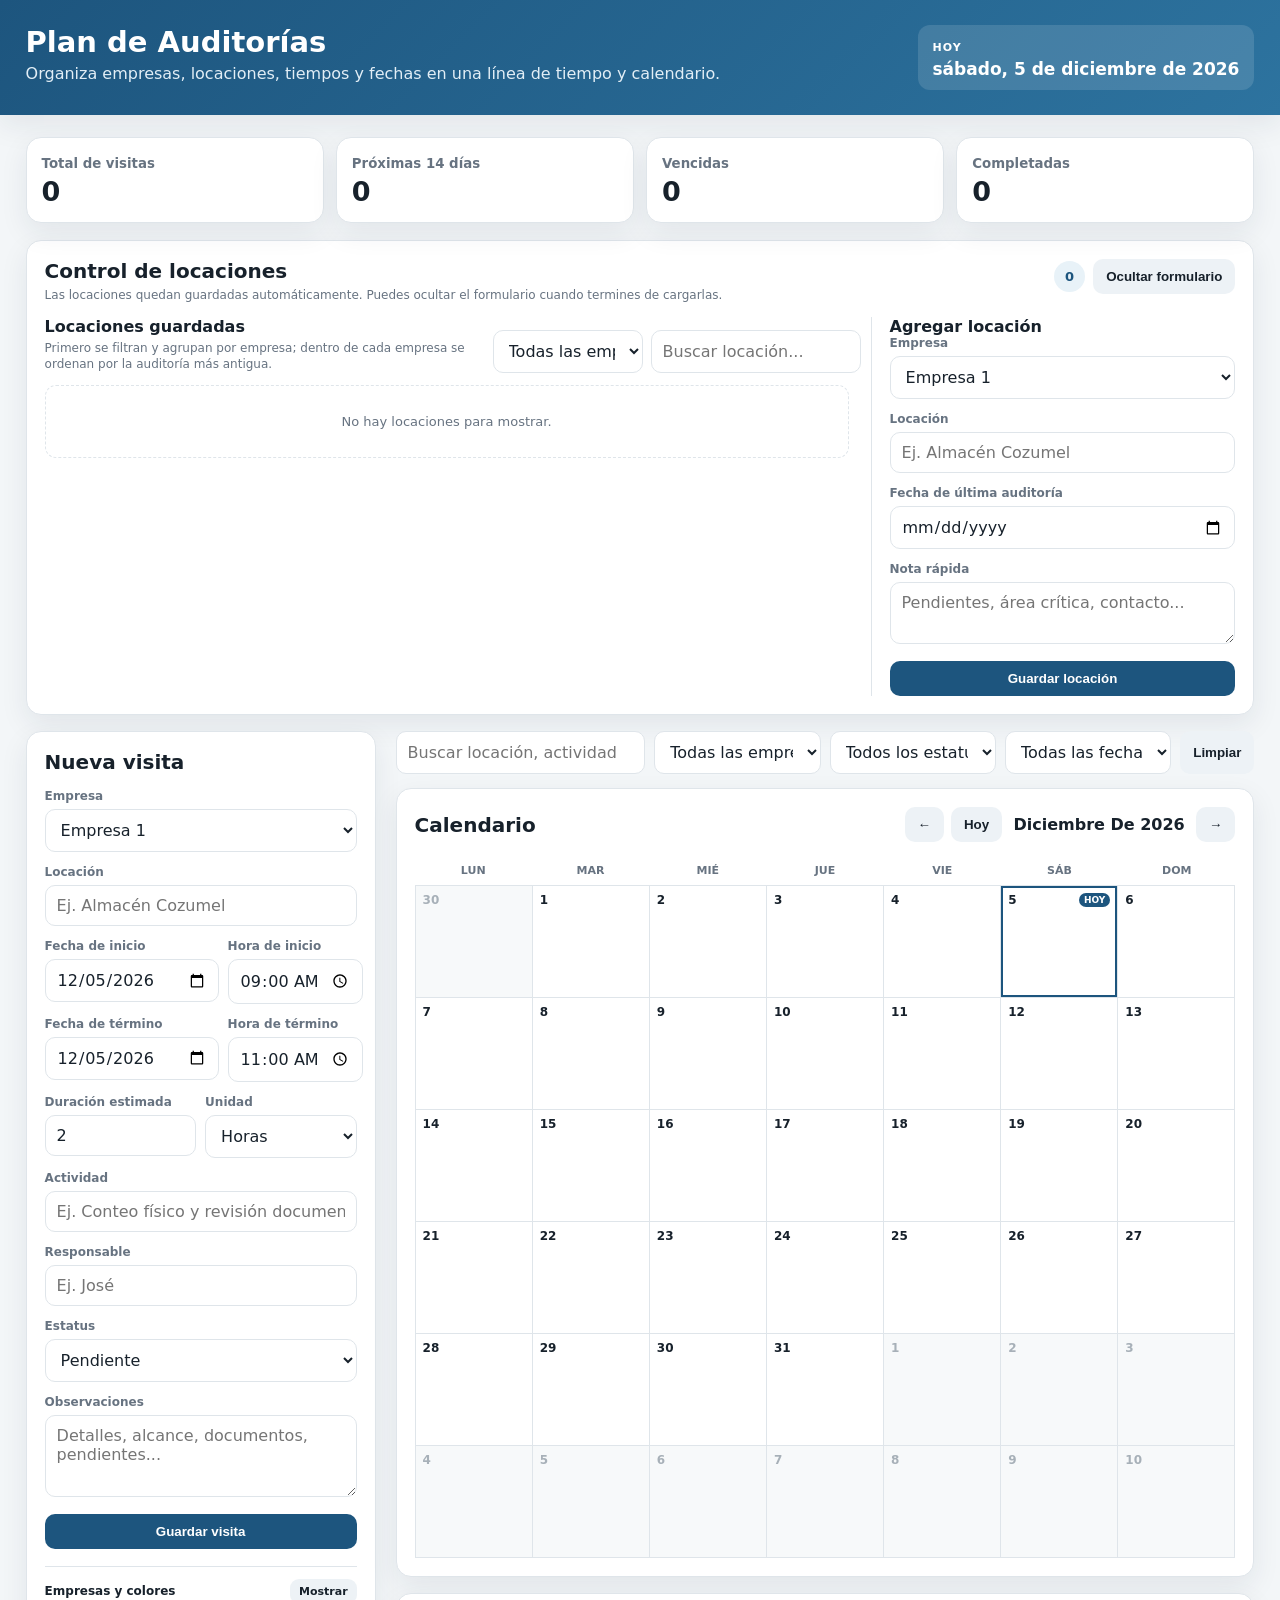
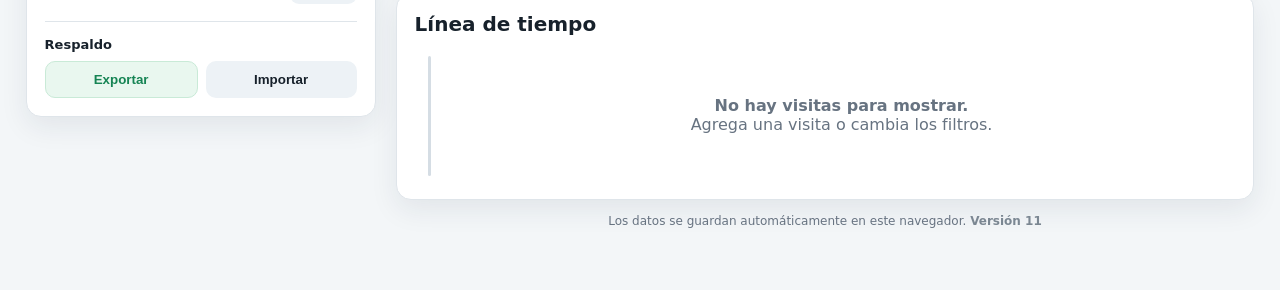
==== commit a5479dcd: "Filtrar locaciones por empresa y dividir la franja compartida" ====
--- a/index.html
+++ b/index.html
@@ -7,7 +7,7 @@
 <meta http-equiv="Pragma" content="no-cache">
 <meta http-equiv="Expires" content="0">
 <title>Plan de Auditorías</title>
-<link rel="stylesheet" href="styles.css?v=10">
+<link rel="stylesheet" href="styles.css?v=11">
 <style>
 .location-date span{font-size:0}
 .location-date span::after{content:"Fecha exacta";font-size:11px;color:var(--muted);font-weight:800}
@@ -25,7 +25,10 @@
 .location-company-header strong{font-size:14px}
 .location-company-header small{color:var(--muted);font-weight:800;white-space:nowrap}
 .location-company-grid{display:grid;grid-template-columns:repeat(auto-fill,minmax(260px,1fr));gap:10px}
-.location-item.shared-location-card{background-repeat:no-repeat}
+.location-filters{display:grid;grid-template-columns:minmax(150px,.8fr) minmax(210px,1.2fr);gap:8px}
+.location-item.shared-location-card{position:relative;border-left:0!important;overflow:hidden;background-repeat:no-repeat;padding-left:16px}
+.location-item.shared-location-card::before{content:"";position:absolute;left:0;top:0;bottom:0;width:6px;background:linear-gradient(to bottom,var(--shared-a) 0 50%,var(--shared-b) 50% 100%)}
+@media(max-width:760px){.location-filters{grid-template-columns:1fr}}
 @media(max-width:620px){.location-company-header{align-items:flex-start}.location-company-grid{grid-template-columns:1fr}}
 </style>
 </head>
@@ -61,9 +64,12 @@
       <div class="location-browser-head">
         <div>
           <h3>Locaciones guardadas</h3>
-          <p class="mini">Primero se agrupan por empresa y después se ordenan por la auditoría más antigua.</p>
+          <p class="mini">Primero se filtran y agrupan por empresa; dentro de cada empresa se ordenan por la auditoría más antigua.</p>
         </div>
-        <input id="locationSearch" type="search" placeholder="Buscar locación...">
+        <div class="location-filters">
+          <select id="locationCompanyFilter" aria-label="Filtrar locaciones por empresa"><option value="">Todas las empresas</option></select>
+          <input id="locationSearch" type="search" placeholder="Buscar locación...">
+        </div>
       </div>
       <div id="locationList" class="location-list"></div>
     </div>
@@ -145,7 +151,7 @@
   </div>
   <div class="spacer"></div>
   <div class="card pad"><h2>Línea de tiempo</h2><div id="timeline" class="timeline"></div></div>
-  <div class="foot">Los datos se guardan automáticamente en este navegador. <span class="version-mark">Versión 10</span></div>
+  <div class="foot">Los datos se guardan automáticamente en este navegador. <span class="version-mark">Versión 11</span></div>
 </section>
 </div>
 </main>
@@ -179,6 +185,16 @@
 })();
 
 (() => {
+  const companyFilter = $('locationCompanyFilter');
+
+  const refreshLocationCompanyFilter = () => {
+    const selected = companyFilter.value;
+    companyFilter.innerHTML = '<option value="">Todas las empresas</option>'
+      + companies.map(c => `<option value="${c.id}">${esc(c.name)}</option>`).join('')
+      + `<option value="${BOTH_ID}">Ambas empresas</option>`;
+    companyFilter.value = [...companies.map(c => c.id), BOTH_ID].includes(selected) ? selected : '';
+  };
+
   const compareLocations = (a,b) => {
     if (!a.lastAuditDate && !b.lastAuditDate) return a.name.localeCompare(b.name,'es');
     if (!a.lastAuditDate) return -1;
@@ -189,9 +205,14 @@
 
   renderLocations = function renderLocationsGrouped(){
     const q = $('locationSearch').value.trim().toLowerCase();
-    const matches = locationNotes.filter(l => `${l.name} ${l.note||''} ${company(l.companyId).name}`.toLowerCase().includes(q));
+    const selectedCompany = companyFilter.value;
+    const matches = locationNotes.filter(l => {
+      const matchesCompany = !selectedCompany || l.companyId === selectedCompany;
+      const matchesSearch = `${l.name} ${l.note||''} ${company(l.companyId).name}`.toLowerCase().includes(q);
+      return matchesCompany && matchesSearch;
+    });
+
     $('locationCount').textContent = locationNotes.length;
-
     if (!matches.length) {
       $('locationList').innerHTML = '<div class="location-empty">No hay locaciones para mostrar.</div>';
       return;
@@ -203,13 +224,13 @@
       if (!groupLocations.length) return '';
       const c = company(companyId);
       const groupBackground = c.shared
-        ? `background:linear-gradient(90deg,${c.colors[0]}20 0 50%,${c.colors[1]}20 50% 100%)`
+        ? `background:linear-gradient(to bottom,${c.colors[0]}20 0 50%,${c.colors[1]}20 50% 100%)`
         : `background:${c.color}12`;
 
       const cards = groupLocations.map(l => {
         const age = locationAgeInfo(l.lastAuditDate);
         const cardStyle = c.shared
-          ? `background:linear-gradient(90deg,${c.colors[0]}18 0 50%,${c.colors[1]}18 50% 100%);border-left-color:transparent;box-shadow:inset 5px 0 0 ${c.colors[0]},inset 10px 0 0 ${c.colors[1]}`
+          ? `--shared-a:${c.colors[0]};--shared-b:${c.colors[1]};background:linear-gradient(90deg,${c.colors[0]}0d 0 50%,${c.colors[1]}0d 50% 100%)`
           : `border-left-color:${c.color}`;
         return `<article class="location-item ${c.shared?'shared-location-card':''}" style="${cardStyle}">
           <div class="location-top"><div><h3 class="location-title">${esc(l.name)}</h3><div class="location-company">${companyMarker(c)}${esc(c.name)}</div></div><span class="age-chip ${age.cls}">${age.label}</span></div>
@@ -229,7 +250,17 @@
     }).join('');
   };
 
+  refreshLocationCompanyFilter();
+  companyFilter.addEventListener('change', renderLocations);
   $('locationSearch').addEventListener('input', renderLocations);
+
+  const originalSaveCompanies = $('saveCompanies').onclick;
+  $('saveCompanies').onclick = event => {
+    originalSaveCompanies.call($('saveCompanies'), event);
+    refreshLocationCompanyFilter();
+    renderLocations();
+  };
+
   renderLocations();
 })();
 </script>
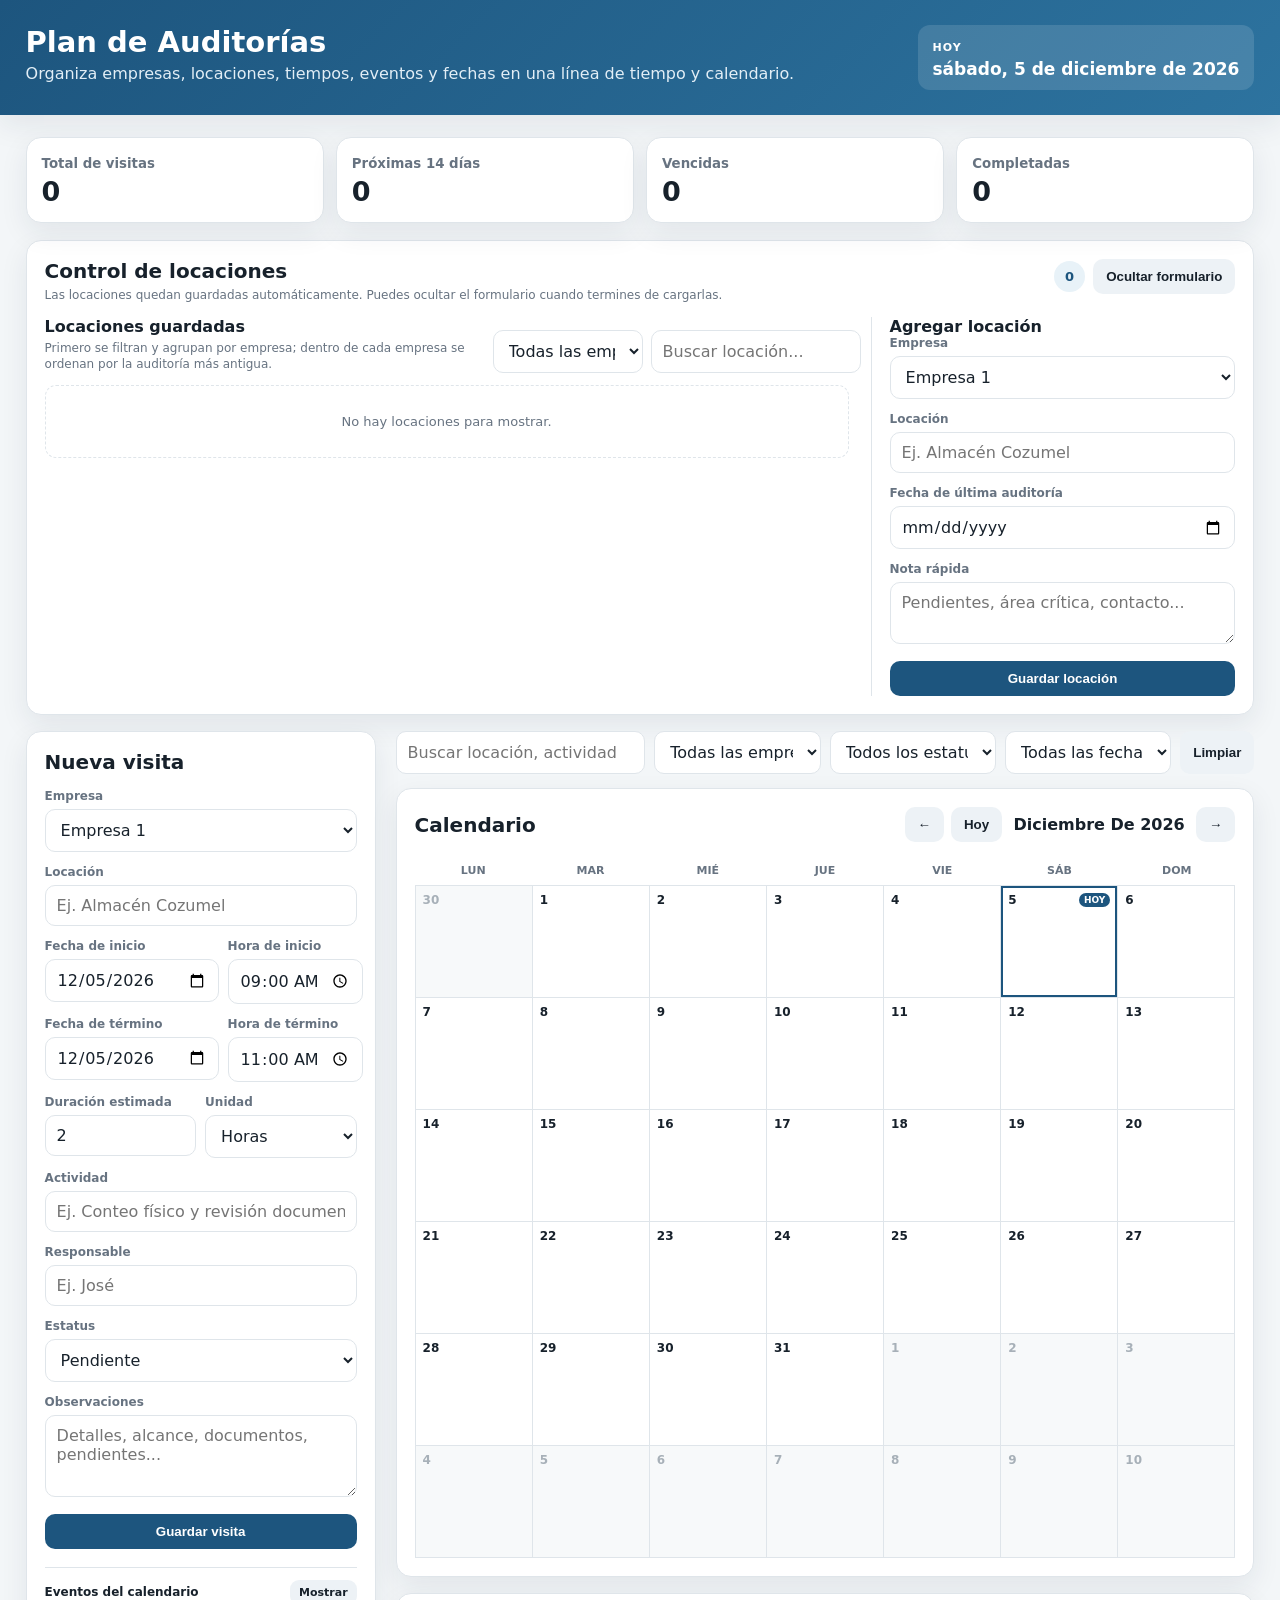
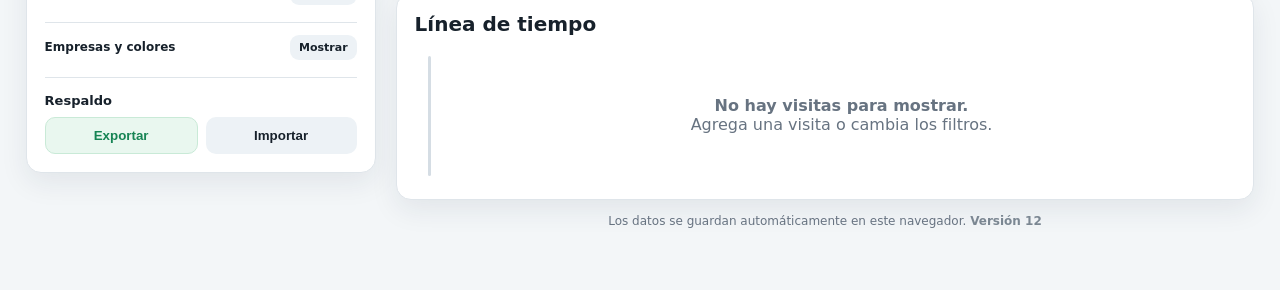
==== commit f04bf638: "Agregar apartado de eventos al calendario" ====
--- a/index.html
+++ b/index.html
@@ -7,16 +7,16 @@
 <meta http-equiv="Pragma" content="no-cache">
 <meta http-equiv="Expires" content="0">
 <title>Plan de Auditorías</title>
-<link rel="stylesheet" href="styles.css?v=11">
+<link rel="stylesheet" href="styles.css?v=12">
 <style>
 .location-date span{font-size:0}
 .location-date span::after{content:"Fecha exacta";font-size:11px;color:var(--muted);font-weight:800}
-.company-details{margin-top:17px;padding-top:0;border-top:1px solid var(--line)}
-.company-details summary{list-style:none;cursor:pointer;padding:12px 0 0;font-size:12px;font-weight:900;color:var(--ink);display:flex;align-items:center;justify-content:space-between;gap:10px}
-.company-details summary::-webkit-details-marker{display:none}
-.company-details summary::after{content:"Mostrar";padding:6px 9px;border-radius:9px;background:#edf2f6;color:var(--ink);font-size:11px}
-.company-details[open] summary::after{content:"Ocultar"}
-.company-details-body{padding-top:10px}
+.company-details,.calendar-event-details{margin-top:17px;padding-top:0;border-top:1px solid var(--line)}
+.company-details summary,.calendar-event-details summary{list-style:none;cursor:pointer;padding:12px 0 0;font-size:12px;font-weight:900;color:var(--ink);display:flex;align-items:center;justify-content:space-between;gap:10px}
+.company-details summary::-webkit-details-marker,.calendar-event-details summary::-webkit-details-marker{display:none}
+.company-details summary::after,.calendar-event-details summary::after{content:"Mostrar";padding:6px 9px;border-radius:9px;background:#edf2f6;color:var(--ink);font-size:11px}
+.company-details[open] summary::after,.calendar-event-details[open] summary::after{content:"Ocultar"}
+.company-details-body,.calendar-event-details-body{padding-top:10px}
 .version-mark{font-weight:800;color:#7b8792}
 .location-list{display:block;max-height:590px}
 .location-company-group+.location-company-group{margin-top:18px}
@@ -28,14 +28,25 @@
 .location-filters{display:grid;grid-template-columns:minmax(150px,.8fr) minmax(210px,1.2fr);gap:8px}
 .location-item.shared-location-card{position:relative;border-left:0!important;overflow:hidden;background-repeat:no-repeat;padding-left:16px}
 .location-item.shared-location-card::before{content:"";position:absolute;left:0;top:0;bottom:0;width:6px;background:linear-gradient(to bottom,var(--shared-a) 0 50%,var(--shared-b) 50% 100%)}
+.calendar-event-details{margin-top:18px}
+.event-help{margin:4px 0 12px;color:var(--muted);font-size:12px;line-height:1.4}
+.event-list{display:grid;gap:8px;margin-top:12px;max-height:360px;overflow:auto;padding-right:3px}
+.event-empty{padding:14px;text-align:center;border:1px dashed var(--line);border-radius:10px;color:var(--muted);font-size:12px}
+.event-card{border:1px solid var(--line);border-left:5px solid #59636d;border-radius:10px;padding:10px;background:#fff}
+.event-card-top{display:flex;align-items:flex-start;justify-content:space-between;gap:8px}
+.event-card-top strong{font-size:13px;line-height:1.3}.event-card-top>span{font-size:10px;color:var(--muted);font-weight:800;text-align:right}
+.event-card-type{font-size:10px;font-weight:900;margin-top:3px}.event-card-meta{display:flex;align-items:center;gap:5px;font-size:11px;color:var(--muted);font-weight:800;margin-top:7px}
+.event-card-notes{font-size:11px;color:#4c5964;line-height:1.4;margin-top:7px}.event-card-actions{display:flex;gap:6px;margin-top:8px}.event-card-actions .btn{padding:6px 8px;font-size:10px}
+.cal-event.calendar-note{border-style:dashed;border-top-style:solid;border-right-style:solid;border-bottom-style:solid}
+.event-form-grid{display:grid;grid-template-columns:1fr 1fr;gap:8px}
 @media(max-width:760px){.location-filters{grid-template-columns:1fr}}
-@media(max-width:620px){.location-company-header{align-items:flex-start}.location-company-grid{grid-template-columns:1fr}}
+@media(max-width:620px){.location-company-header{align-items:flex-start}.location-company-grid,.event-form-grid{grid-template-columns:1fr}}
 </style>
 </head>
 <body>
 <header>
   <div class="head">
-    <div><h1>Plan de Auditorías</h1><p class="sub">Organiza empresas, locaciones, tiempos y fechas en una línea de tiempo y calendario.</p></div>
+    <div><h1>Plan de Auditorías</h1><p class="sub">Organiza empresas, locaciones, tiempos, eventos y fechas en una línea de tiempo y calendario.</p></div>
     <div class="today"><b>HOY</b><span id="todayText"></span></div>
   </div>
 </header>
@@ -114,6 +125,34 @@
     <div class="btns"><button class="btn primary" type="submit" id="saveBtn">Guardar visita</button><button class="btn soft" type="button" id="cancelBtn" hidden>Cancelar</button></div>
   </form>
 
+  <details class="calendar-event-details" id="calendarEventPanel">
+    <summary>Eventos del calendario</summary>
+    <div class="calendar-event-details-body">
+      <p class="event-help">Para capacitación, carga de archivos, reuniones, recordatorios o cualquier actividad que no sea una visita a una locación.</p>
+      <h3 id="eventFormTitle">Nuevo evento</h3>
+      <form id="eventForm">
+        <input type="hidden" id="eventEditId">
+        <div class="field"><label>Título del evento</label><input id="eventTitle" placeholder="Ej. Capacitación de auditores" required></div>
+        <div class="event-form-grid">
+          <div class="field"><label>Tipo</label><select id="eventType"><option value="training">Capacitación</option><option value="upload">Carga de archivos</option><option value="meeting">Reunión</option><option value="reminder">Recordatorio</option><option value="other">Otro</option></select></div>
+          <div class="field"><label>Relacionado con</label><select id="eventCompany"></select></div>
+        </div>
+        <div class="event-form-grid">
+          <div class="field"><label>Fecha de inicio</label><input id="eventDate" type="date" required></div>
+          <div class="field"><label>Hora de inicio</label><input id="eventTime" type="time"></div>
+        </div>
+        <div class="event-form-grid">
+          <div class="field"><label>Fecha de término</label><input id="eventEndDate" type="date" required></div>
+          <div class="field"><label>Hora de término</label><input id="eventEndTime" type="time"></div>
+        </div>
+        <div class="field"><label>Responsable</label><input id="eventResponsible" placeholder="Ej. Equipo de auditoría"></div>
+        <div class="field"><label>Notas</label><textarea id="eventNotes" class="compact-textarea" placeholder="Archivos que deben subir, temas de capacitación, instrucciones..."></textarea></div>
+        <div class="btns"><button class="btn primary" type="submit" id="saveEventBtn">Guardar evento</button><button class="btn soft" type="button" id="cancelEventBtn" hidden>Cancelar</button></div>
+      </form>
+      <div id="eventList" class="event-list"></div>
+    </div>
+  </details>
+
   <details class="company-details" id="companySettings">
     <summary>Empresas y colores</summary>
     <div class="company-details-body">
@@ -128,7 +167,7 @@
 
 <section>
   <div class="tools">
-    <input id="search" type="search" placeholder="Buscar locación, actividad o responsable">
+    <input id="search" type="search" placeholder="Buscar locación, actividad, evento o responsable">
     <select id="companyFilter"><option value="">Todas las empresas</option></select>
     <select id="statusFilter"><option value="">Todos los estatus</option><option>Pendiente</option><option>En proceso</option><option>Completada</option><option>Cancelada</option></select>
     <select id="dateFilter"><option value="">Todas las fechas</option><option value="today">Activas hoy</option><option value="week">Inician en 7 días</option><option value="month">Inician en 30 días</option><option value="late">Vencidas</option></select>
@@ -151,11 +190,12 @@
   </div>
   <div class="spacer"></div>
   <div class="card pad"><h2>Línea de tiempo</h2><div id="timeline" class="timeline"></div></div>
-  <div class="foot">Los datos se guardan automáticamente en este navegador. <span class="version-mark">Versión 11</span></div>
+  <div class="foot">Los datos se guardan automáticamente en este navegador. <span class="version-mark">Versión 12</span></div>
 </section>
 </div>
 </main>
-<script src="app.js?v=7"></script>
+<script src="app.js?v=8"></script>
+<script src="events.js?v=1"></script>
 <script>
 (() => {
   const stateKey = 'auditLocationEditorHiddenV1';
@@ -186,7 +226,6 @@
 
 (() => {
   const companyFilter = $('locationCompanyFilter');
-
   const refreshLocationCompanyFilter = () => {
     const selected = companyFilter.value;
     companyFilter.innerHTML = '<option value="">Todas las empresas</option>'
@@ -194,7 +233,6 @@
       + `<option value="${BOTH_ID}">Ambas empresas</option>`;
     companyFilter.value = [...companies.map(c => c.id), BOTH_ID].includes(selected) ? selected : '';
   };
-
   const compareLocations = (a,b) => {
     if (!a.lastAuditDate && !b.lastAuditDate) return a.name.localeCompare(b.name,'es');
     if (!a.lastAuditDate) return -1;
@@ -202,7 +240,6 @@
     const dateDifference = dateObj(a.lastAuditDate) - dateObj(b.lastAuditDate);
     return dateDifference || a.name.localeCompare(b.name,'es');
   };
-
   renderLocations = function renderLocationsGrouped(){
     const q = $('locationSearch').value.trim().toLowerCase();
     const selectedCompany = companyFilter.value;
@@ -211,13 +248,11 @@
       const matchesSearch = `${l.name} ${l.note||''} ${company(l.companyId).name}`.toLowerCase().includes(q);
       return matchesCompany && matchesSearch;
     });
-
     $('locationCount').textContent = locationNotes.length;
     if (!matches.length) {
       $('locationList').innerHTML = '<div class="location-empty">No hay locaciones para mostrar.</div>';
       return;
     }
-
     const companyOrder = [...companies.map(c => c.id), BOTH_ID];
     $('locationList').innerHTML = companyOrder.map(companyId => {
       const groupLocations = matches.filter(l => l.companyId === companyId).sort(compareLocations);
@@ -226,7 +261,6 @@
       const groupBackground = c.shared
         ? `background:linear-gradient(to bottom,${c.colors[0]}20 0 50%,${c.colors[1]}20 50% 100%)`
         : `background:${c.color}12`;
-
       const cards = groupLocations.map(l => {
         const age = locationAgeInfo(l.lastAuditDate);
         const cardStyle = c.shared
@@ -239,7 +273,6 @@
           <div class="location-actions"><button class="btn good" data-loc-action="schedule" data-id="${l.id}">Programar</button><button class="btn soft" data-loc-action="edit" data-id="${l.id}">Editar</button><button class="btn bad" data-loc-action="remove" data-id="${l.id}">Eliminar</button></div>
         </article>`;
       }).join('');
-
       return `<section class="location-company-group">
         <div class="location-company-header" style="${groupBackground}">
           <div class="location-company-header-main">${companyMarker(c)}<strong>${esc(c.name)}</strong></div>
@@ -249,18 +282,15 @@
       </section>`;
     }).join('');
   };
-
   refreshLocationCompanyFilter();
   companyFilter.addEventListener('change', renderLocations);
   $('locationSearch').addEventListener('input', renderLocations);
-
   const originalSaveCompanies = $('saveCompanies').onclick;
   $('saveCompanies').onclick = event => {
     originalSaveCompanies.call($('saveCompanies'), event);
     refreshLocationCompanyFilter();
     renderLocations();
   };
-
   renderLocations();
 })();
 </script>
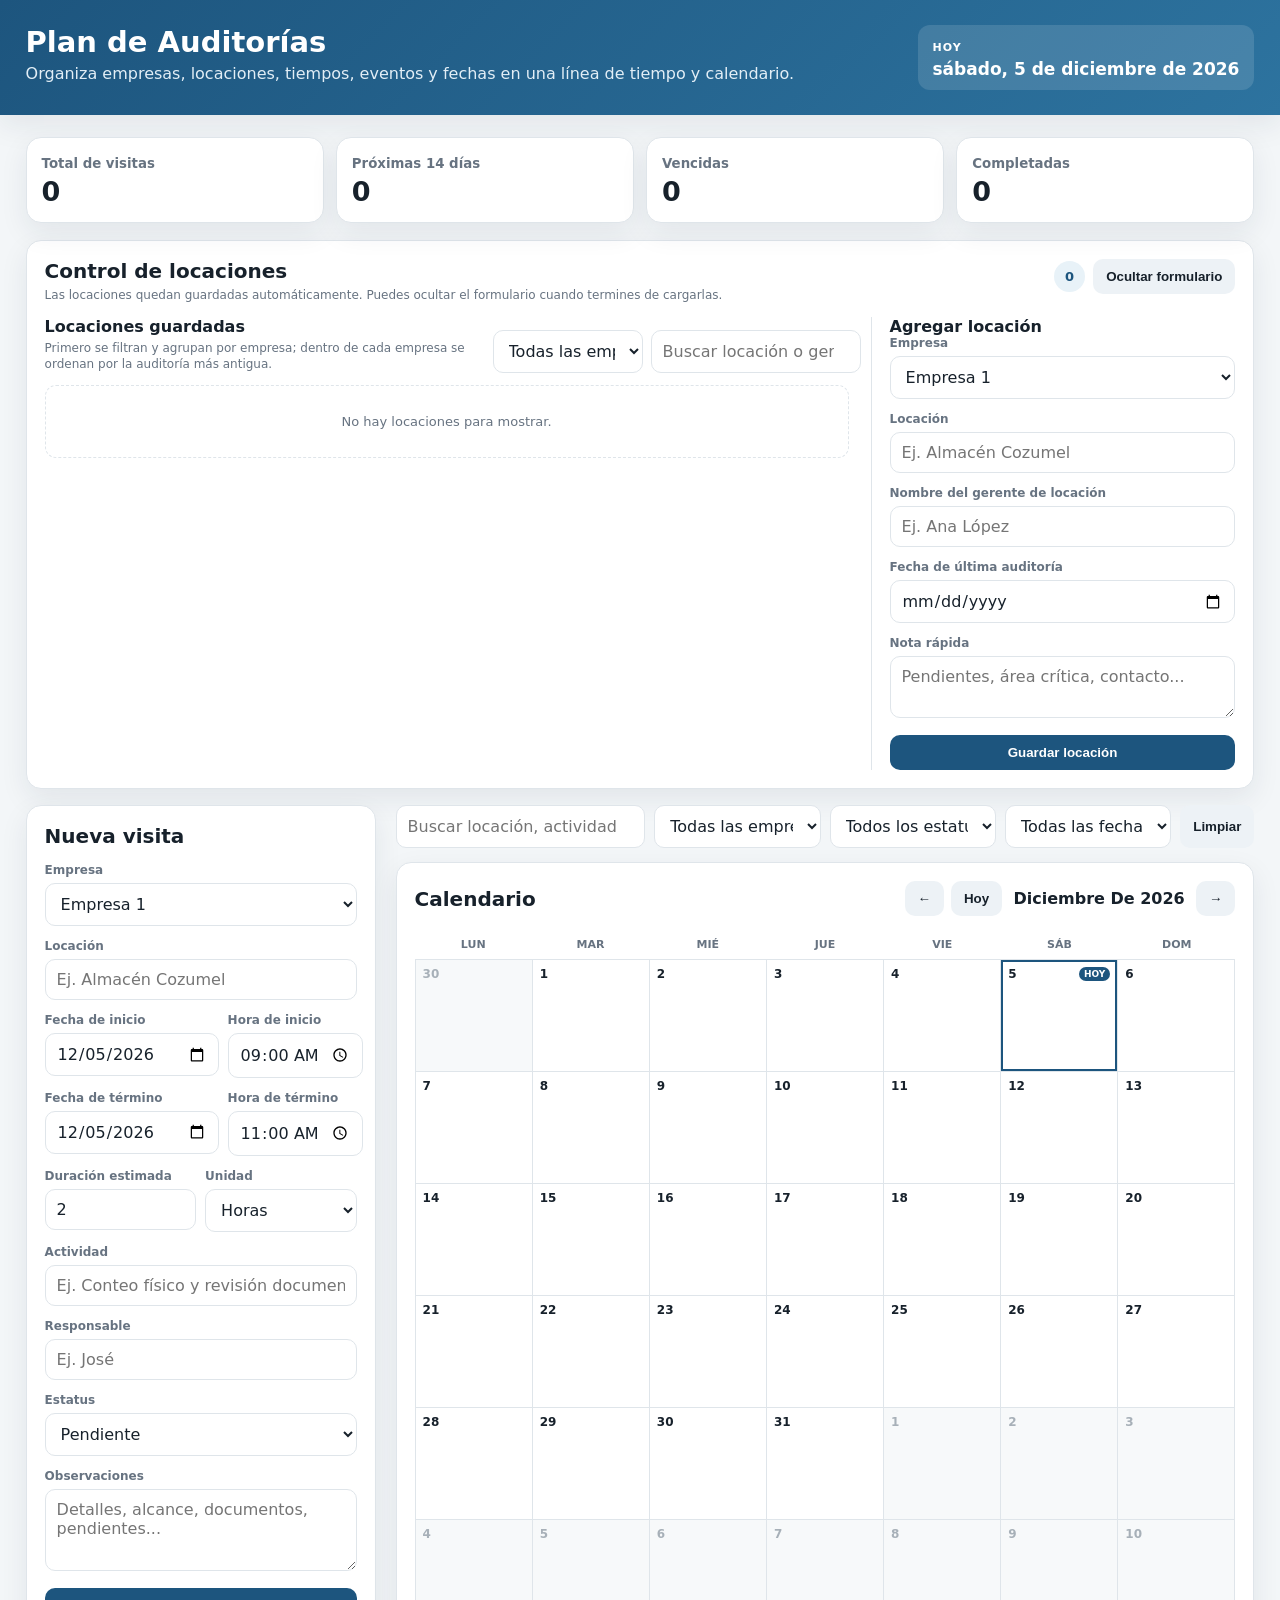
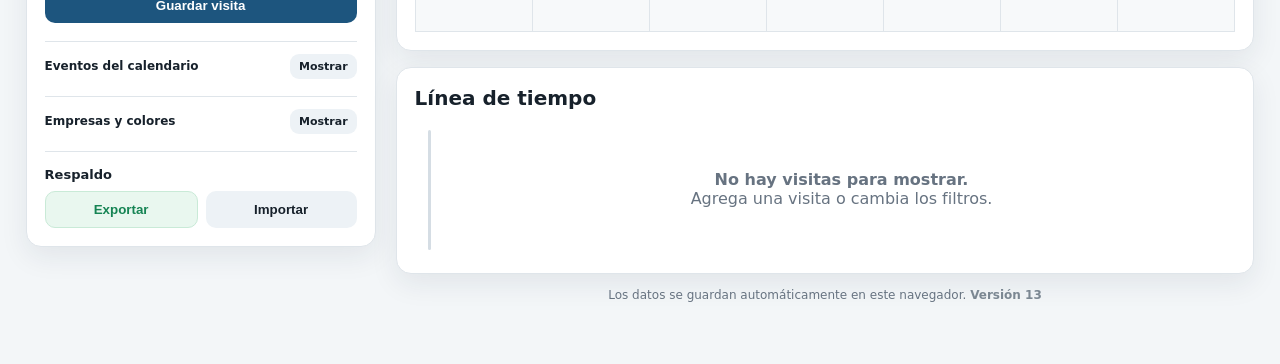
==== commit 7b36d32a: "Agregar gerente de locación y publicar versión 13" ====
--- a/index.html
+++ b/index.html
@@ -7,7 +7,7 @@
 <meta http-equiv="Pragma" content="no-cache">
 <meta http-equiv="Expires" content="0">
 <title>Plan de Auditorías</title>
-<link rel="stylesheet" href="styles.css?v=12">
+<link rel="stylesheet" href="styles.css?v=13">
 <style>
 .location-date span{font-size:0}
 .location-date span::after{content:"Fecha exacta";font-size:11px;color:var(--muted);font-weight:800}
@@ -28,6 +28,8 @@
 .location-filters{display:grid;grid-template-columns:minmax(150px,.8fr) minmax(210px,1.2fr);gap:8px}
 .location-item.shared-location-card{position:relative;border-left:0!important;overflow:hidden;background-repeat:no-repeat;padding-left:16px}
 .location-item.shared-location-card::before{content:"";position:absolute;left:0;top:0;bottom:0;width:6px;background:linear-gradient(to bottom,var(--shared-a) 0 50%,var(--shared-b) 50% 100%)}
+.location-manager-person{margin-top:8px;padding:7px 9px;border-radius:8px;background:#f6f8fa;font-size:11px;color:#4c5964}
+.location-manager-person b{color:var(--ink)}
 .calendar-event-details{margin-top:18px}
 .event-help{margin:4px 0 12px;color:var(--muted);font-size:12px;line-height:1.4}
 .event-list{display:grid;gap:8px;margin-top:12px;max-height:360px;overflow:auto;padding-right:3px}
@@ -79,7 +81,7 @@
         </div>
         <div class="location-filters">
           <select id="locationCompanyFilter" aria-label="Filtrar locaciones por empresa"><option value="">Todas las empresas</option></select>
-          <input id="locationSearch" type="search" placeholder="Buscar locación...">
+          <input id="locationSearch" type="search" placeholder="Buscar locación o gerente...">
         </div>
       </div>
       <div id="locationList" class="location-list"></div>
@@ -91,6 +93,7 @@
         <input type="hidden" id="locationEditId">
         <div class="field"><label>Empresa</label><select id="locationCompany" required></select></div>
         <div class="field"><label>Locación</label><input id="locationName" placeholder="Ej. Almacén Cozumel" required></div>
+        <div class="field"><label>Nombre del gerente de locación</label><input id="locationManagerName" placeholder="Ej. Ana López"></div>
         <div class="field"><label>Fecha de última auditoría</label><input id="lastAuditDate" type="date"></div>
         <div class="field"><label>Nota rápida</label><textarea id="locationNote" class="compact-textarea" placeholder="Pendientes, área crítica, contacto..."></textarea></div>
         <div class="btns"><button class="btn primary" type="submit" id="saveLocationBtn">Guardar locación</button><button class="btn soft" type="button" id="cancelLocationBtn" hidden>Cancelar</button></div>
@@ -190,12 +193,13 @@
   </div>
   <div class="spacer"></div>
   <div class="card pad"><h2>Línea de tiempo</h2><div id="timeline" class="timeline"></div></div>
-  <div class="foot">Los datos se guardan automáticamente en este navegador. <span class="version-mark">Versión 12</span></div>
+  <div class="foot">Los datos se guardan automáticamente en este navegador. <span class="version-mark">Versión 13</span></div>
 </section>
 </div>
 </main>
-<script src="app.js?v=8"></script>
-<script src="events.js?v=1"></script>
+<script src="app.js?v=9"></script>
+<script src="events.js?v=2"></script>
+<script src="location-manager.js?v=1"></script>
 <script>
 (() => {
   const stateKey = 'auditLocationEditorHiddenV1';
@@ -245,7 +249,7 @@
     const selectedCompany = companyFilter.value;
     const matches = locationNotes.filter(l => {
       const matchesCompany = !selectedCompany || l.companyId === selectedCompany;
-      const matchesSearch = `${l.name} ${l.note||''} ${company(l.companyId).name}`.toLowerCase().includes(q);
+      const matchesSearch = `${l.name} ${l.managerName||''} ${l.note||''} ${company(l.companyId).name}`.toLowerCase().includes(q);
       return matchesCompany && matchesSearch;
     });
     $('locationCount').textContent = locationNotes.length;
@@ -268,6 +272,7 @@
           : `border-left-color:${c.color}`;
         return `<article class="location-item ${c.shared?'shared-location-card':''}" style="${cardStyle}">
           <div class="location-top"><div><h3 class="location-title">${esc(l.name)}</h3><div class="location-company">${companyMarker(c)}${esc(c.name)}</div></div><span class="age-chip ${age.cls}">${age.label}</span></div>
+          ${l.managerName?`<div class="location-manager-person"><b>Gerente:</b> ${esc(l.managerName)}</div>`:'<div class="location-manager-person"><b>Gerente:</b> Sin registrar</div>'}
           <div class="location-date"><span>Fecha exacta</span><b>${l.lastAuditDate?formatDate(l.lastAuditDate,false):'Sin fecha'}</b></div>
           ${l.note?`<div class="location-note">${esc(l.note)}</div>`:''}
           <div class="location-actions"><button class="btn good" data-loc-action="schedule" data-id="${l.id}">Programar</button><button class="btn soft" data-loc-action="edit" data-id="${l.id}">Editar</button><button class="btn bad" data-loc-action="remove" data-id="${l.id}">Eliminar</button></div>
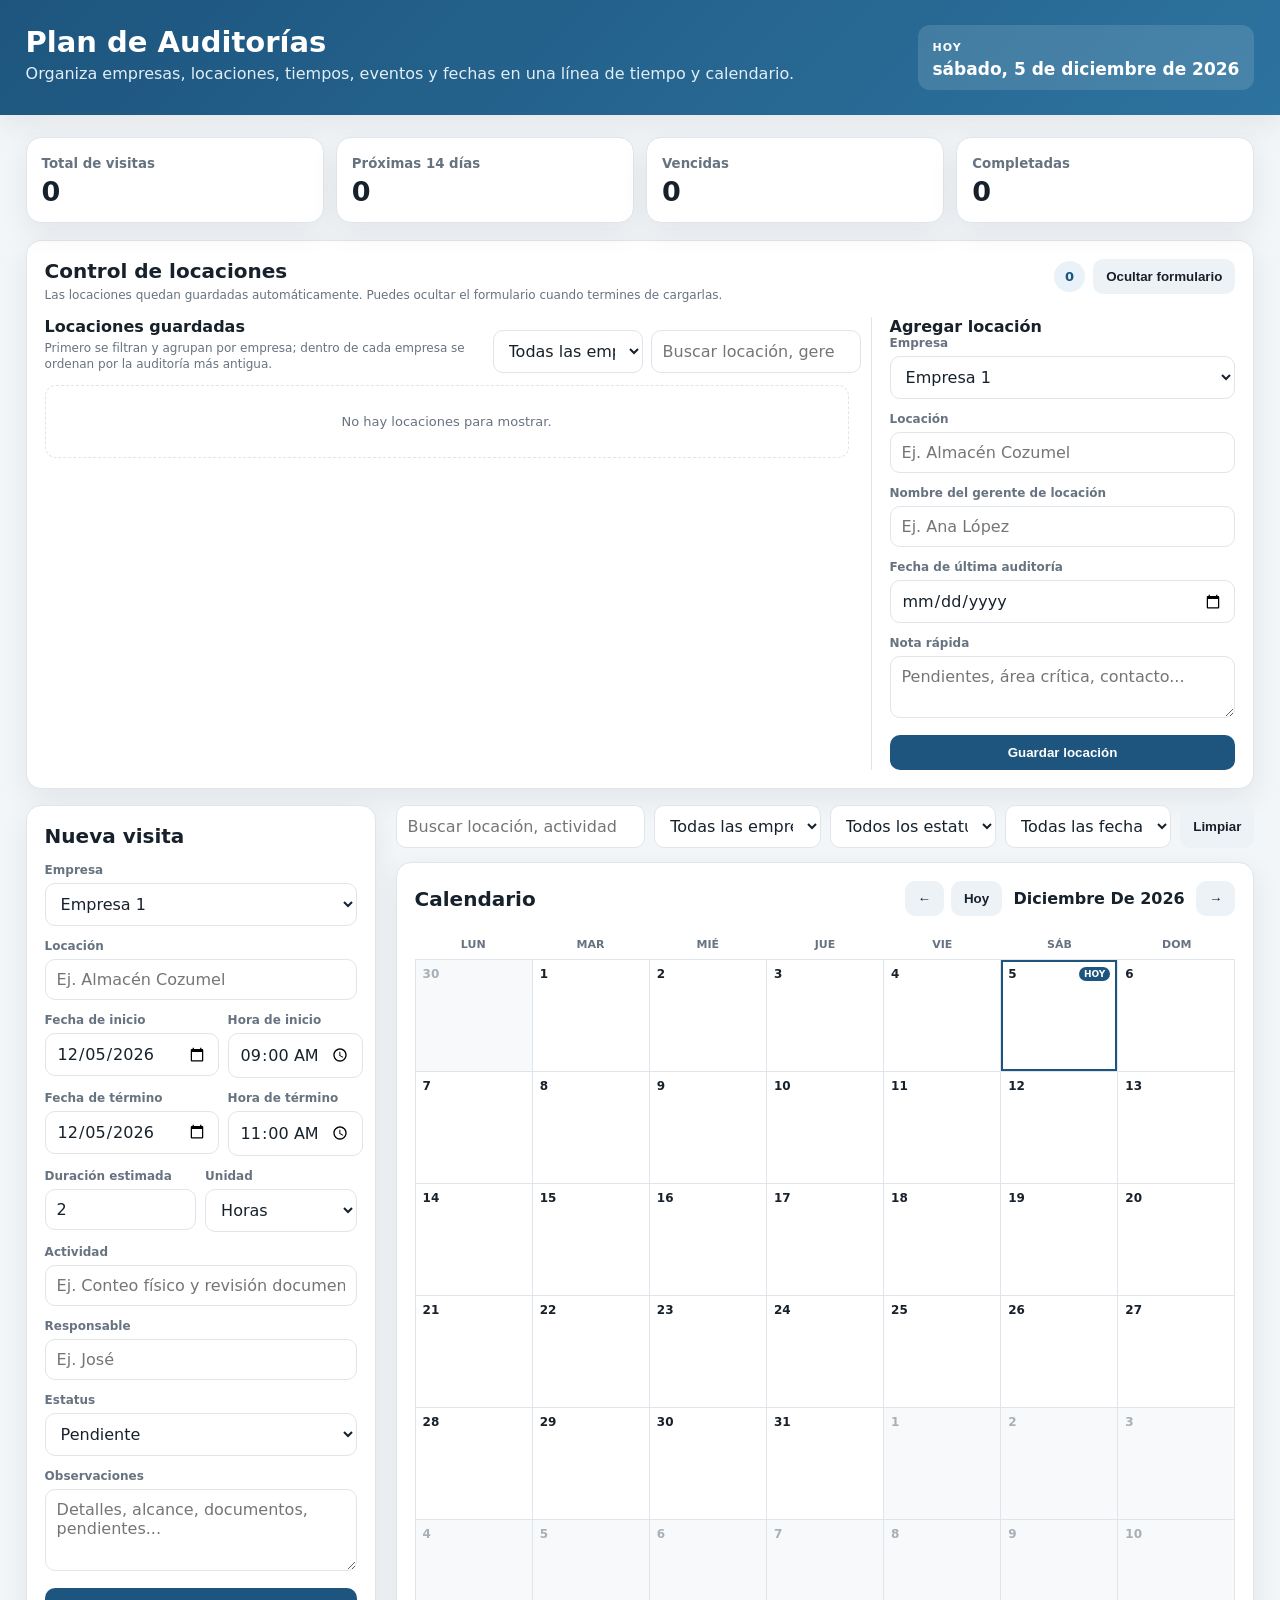
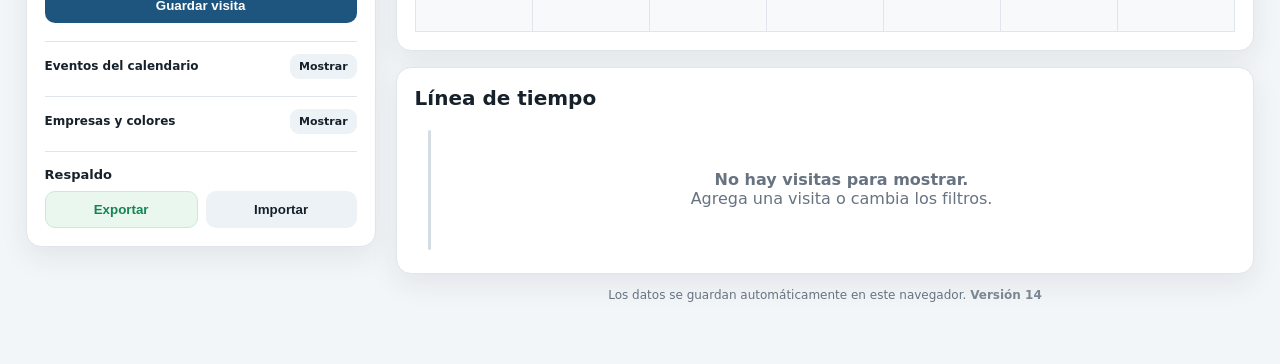
==== commit 2faf05ed: "Mostrar empresa base en locaciones compartidas" ====
--- a/index.html
+++ b/index.html
@@ -7,7 +7,7 @@
 <meta http-equiv="Pragma" content="no-cache">
 <meta http-equiv="Expires" content="0">
 <title>Plan de Auditorías</title>
-<link rel="stylesheet" href="styles.css?v=13">
+<link rel="stylesheet" href="styles.css?v=14">
 <style>
 .location-date span{font-size:0}
 .location-date span::after{content:"Fecha exacta";font-size:11px;color:var(--muted);font-weight:800}
@@ -30,6 +30,9 @@
 .location-item.shared-location-card::before{content:"";position:absolute;left:0;top:0;bottom:0;width:6px;background:linear-gradient(to bottom,var(--shared-a) 0 50%,var(--shared-b) 50% 100%)}
 .location-manager-person{margin-top:8px;padding:7px 9px;border-radius:8px;background:#f6f8fa;font-size:11px;color:#4c5964}
 .location-manager-person b{color:var(--ink)}
+.shared-company-field[hidden]{display:none}
+.shared-company-subtitle{display:flex;align-items:center;gap:6px;margin-top:5px;font-size:11px;font-weight:900;color:#4c5964}
+.shared-company-subtitle .dot{width:8px;height:8px}
 .calendar-event-details{margin-top:18px}
 .event-help{margin:4px 0 12px;color:var(--muted);font-size:12px;line-height:1.4}
 .event-list{display:grid;gap:8px;margin-top:12px;max-height:360px;overflow:auto;padding-right:3px}
@@ -81,7 +84,7 @@
         </div>
         <div class="location-filters">
           <select id="locationCompanyFilter" aria-label="Filtrar locaciones por empresa"><option value="">Todas las empresas</option></select>
-          <input id="locationSearch" type="search" placeholder="Buscar locación o gerente...">
+          <input id="locationSearch" type="search" placeholder="Buscar locación, gerente o empresa base...">
         </div>
       </div>
       <div id="locationList" class="location-list"></div>
@@ -93,6 +96,11 @@
         <input type="hidden" id="locationEditId">
         <div class="field"><label>Empresa</label><select id="locationCompany" required></select></div>
         <div class="field"><label>Locación</label><input id="locationName" placeholder="Ej. Almacén Cozumel" required></div>
+        <div class="field shared-company-field" id="sharedPrimaryCompanyField" hidden>
+          <label>Empresa bajo la que está la locación</label>
+          <select id="locationPrimaryCompany"></select>
+          <p class="mini">Se mostrará como subtítulo aunque la locación pertenezca a ambas empresas.</p>
+        </div>
         <div class="field"><label>Nombre del gerente de locación</label><input id="locationManagerName" placeholder="Ej. Ana López"></div>
         <div class="field"><label>Fecha de última auditoría</label><input id="lastAuditDate" type="date"></div>
         <div class="field"><label>Nota rápida</label><textarea id="locationNote" class="compact-textarea" placeholder="Pendientes, área crítica, contacto..."></textarea></div>
@@ -193,13 +201,13 @@
   </div>
   <div class="spacer"></div>
   <div class="card pad"><h2>Línea de tiempo</h2><div id="timeline" class="timeline"></div></div>
-  <div class="foot">Los datos se guardan automáticamente en este navegador. <span class="version-mark">Versión 13</span></div>
+  <div class="foot">Los datos se guardan automáticamente en este navegador. <span class="version-mark">Versión 14</span></div>
 </section>
 </div>
 </main>
 <script src="app.js?v=9"></script>
 <script src="events.js?v=2"></script>
-<script src="location-manager.js?v=1"></script>
+<script src="location-manager.js?v=2"></script>
 <script>
 (() => {
   const stateKey = 'auditLocationEditorHiddenV1';
@@ -249,7 +257,10 @@
     const selectedCompany = companyFilter.value;
     const matches = locationNotes.filter(l => {
       const matchesCompany = !selectedCompany || l.companyId === selectedCompany;
-      const matchesSearch = `${l.name} ${l.managerName||''} ${l.note||''} ${company(l.companyId).name}`.toLowerCase().includes(q);
+      const primaryCompanyName = l.primaryCompanyId
+        ? (companies.find(companyItem => companyItem.id === l.primaryCompanyId)?.name || '')
+        : '';
+      const matchesSearch = `${l.name} ${l.managerName||''} ${primaryCompanyName} ${l.note||''} ${company(l.companyId).name}`.toLowerCase().includes(q);
       return matchesCompany && matchesSearch;
     });
     $('locationCount').textContent = locationNotes.length;
@@ -267,11 +278,14 @@
         : `background:${c.color}12`;
       const cards = groupLocations.map(l => {
         const age = locationAgeInfo(l.lastAuditDate);
+        const primaryCompany = c.shared && l.primaryCompanyId
+          ? companies.find(companyItem => companyItem.id === l.primaryCompanyId)
+          : null;
         const cardStyle = c.shared
           ? `--shared-a:${c.colors[0]};--shared-b:${c.colors[1]};background:linear-gradient(90deg,${c.colors[0]}0d 0 50%,${c.colors[1]}0d 50% 100%)`
           : `border-left-color:${c.color}`;
         return `<article class="location-item ${c.shared?'shared-location-card':''}" style="${cardStyle}">
-          <div class="location-top"><div><h3 class="location-title">${esc(l.name)}</h3><div class="location-company">${companyMarker(c)}${esc(c.name)}</div></div><span class="age-chip ${age.cls}">${age.label}</span></div>
+          <div class="location-top"><div><h3 class="location-title">${esc(l.name)}</h3><div class="location-company">${companyMarker(c)}${esc(c.name)}</div>${c.shared?`<div class="shared-company-subtitle">${primaryCompany?`<span class="dot" style="background:${primaryCompany.color}"></span>Bajo el nombre de: ${esc(primaryCompany.name)}`:'Bajo el nombre de: Sin definir'}</div>`:''}</div><span class="age-chip ${age.cls}">${age.label}</span></div>
           ${l.managerName?`<div class="location-manager-person"><b>Gerente:</b> ${esc(l.managerName)}</div>`:'<div class="location-manager-person"><b>Gerente:</b> Sin registrar</div>'}
           <div class="location-date"><span>Fecha exacta</span><b>${l.lastAuditDate?formatDate(l.lastAuditDate,false):'Sin fecha'}</b></div>
           ${l.note?`<div class="location-note">${esc(l.note)}</div>`:''}
